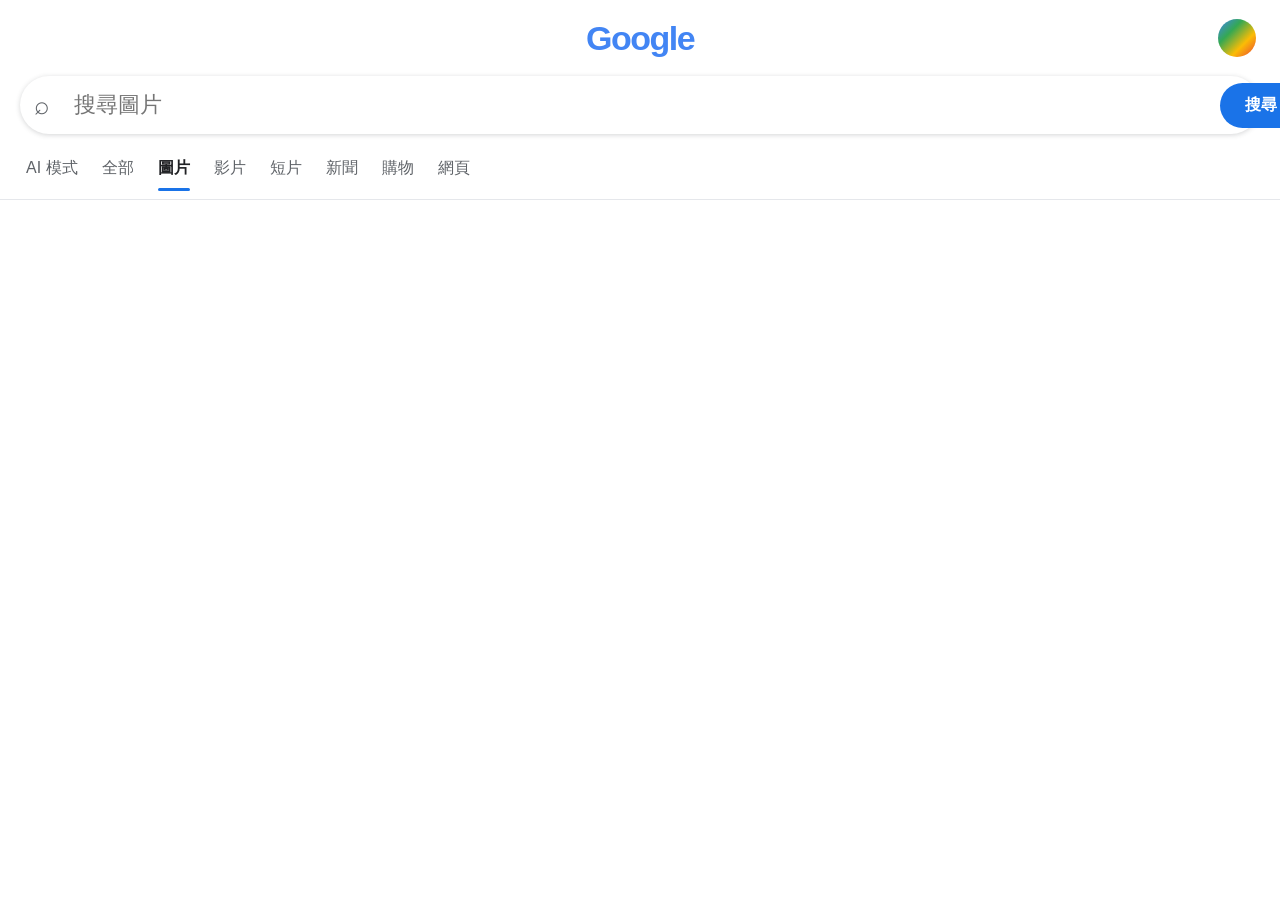
==== index.html @ 06f517f6 "Add files via upload" ====
<!DOCTYPE html>
<html lang="zh-Hant">
<head>
  <meta charset="UTF-8" />
  <meta name="viewport" content="width=device-width, initial-scale=1, viewport-fit=cover" />
  <title>圖片搜尋</title>
  <link rel="stylesheet" href="styles.css?v=0.2.7" />
</head>
<body>
  <header class="top-shell">
    <div class="brand-row">
      <div class="brand-word">Google</div>
      <div class="account-dot" aria-hidden="true"></div>
    </div>

    <form id="searchForm" class="search-row">
      <span class="search-icon" aria-hidden="true">⌕</span>
      <input id="searchInput" type="search" autocomplete="off" placeholder="搜尋圖片" />
      <button id="clearBtn" class="clear-btn hidden" type="button" aria-label="清除">×</button>
      <button class="search-btn" type="submit">搜尋</button>
    </form>

    <nav class="tabs" aria-label="搜尋分類">
      <button type="button">AI 模式</button>
      <button type="button">全部</button>
      <button type="button" class="active">圖片</button>
      <button type="button">影片</button>
      <button type="button">短片</button>
      <button type="button">新聞</button>
      <button type="button">購物</button>
      <button type="button">網頁</button>
    </nav>
  </header>

  <main>
    <div id="status" class="status"></div>
    <section id="chips" class="chips hidden" aria-label="建議搜尋"></section>
    <section id="resultsFeed" class="results-feed" aria-label="圖片搜尋結果"></section>
  </main>

  <dialog id="previewDialog" class="preview-dialog">
    <div class="preview-shell">
      <header class="preview-header">
        <div class="source-block">
          <div class="source-favicon" id="sourceFavicon">●</div>
          <div class="source-name" id="sourceName">來源網站</div>
        </div>
        <div class="preview-actions-top">
          <button type="button" aria-label="更多">⋮</button>
          <button id="closePreviewBtn" type="button" aria-label="關閉">×</button>
        </div>
      </header>

      <div class="preview-image-wrap">
        <img id="previewImage" alt="" />
      </div>

      <section class="preview-meta">
        <div class="preview-title-row">
          <div>
            <h2 id="previewTitle"></h2>
            <div id="previewSourceText" class="preview-source-text"></div>
          </div>
          <a id="visitBtn" class="visit-btn" target="_blank" rel="noopener">造訪 ›</a>
        </div>

        <div class="preview-bottom-actions">
          <button type="button"><span>↗</span>分享</button>
          <button type="button"><span>▱</span>儲存</button>
        </div>
      </section>

      <section class="related-preview">
        <div id="relatedPreviewGrid" class="related-preview-grid"></div>
      </section>
    </div>
  </dialog>

  <section id="debugPanel" class="debug-panel hidden">
    <strong>Current target</strong>
    <pre id="debugText"></pre>
  </section>

  <script src="config.js?v=0.2.7"></script>
  <script src="app.js?v=0.2.7"></script>
</body>
</html>
---- styles.css ----
:root {
  font-family: Arial, "Noto Sans TC", system-ui, sans-serif;
  color: #202124;
  background: #fff;
}
* { box-sizing: border-box; }
body { margin: 0; background: #fff; }
button, input { font: inherit; }

.top-shell {
  position: sticky;
  top: 0;
  z-index: 20;
  background: rgba(255,255,255,.98);
  border-bottom: 1px solid #e5e7eb;
}
.brand-row {
  height: 76px;
  display: flex;
  align-items: center;
  justify-content: center;
  position: relative;
}
.brand-word {
  font-size: 34px;
  font-weight: 600;
  letter-spacing: -1.5px;
  color: #4285f4;
}
.brand-word::first-letter { color: #4285f4; }
.account-dot {
  position: absolute;
  right: 24px;
  width: 38px;
  height: 38px;
  border-radius: 50%;
  background: linear-gradient(135deg,#4285f4,#34a853,#fbbc05,#ea4335);
}

.search-row {
  display: grid;
  grid-template-columns: 34px 1fr 34px auto;
  align-items: center;
  gap: 4px;
  margin: 0 20px 12px;
  padding: 0 8px 0 14px;
  min-height: 58px;
  border-radius: 30px;
  background: #fff;
  box-shadow: 0 1px 5px rgba(60,64,67,.22);
}
.search-icon { color: #5f6368; font-size: 26px; }
.search-row input {
  border: 0;
  outline: 0;
  font-size: 22px;
  min-width: 0;
}
.clear-btn, .search-btn {
  border: 0;
  background: transparent;
}
.clear-btn {
  font-size: 28px;
  color: #5f6368;
}
.search-btn {
  margin-left: 6px;
  padding: 12px 18px;
  border-radius: 24px;
  background: #1a73e8;
  color: #fff;
  font-weight: 700;
}

.tabs {
  display: flex;
  overflow-x: auto;
  gap: 8px;
  padding: 0 18px 8px;
  scrollbar-width: none;
}
.tabs::-webkit-scrollbar { display: none; }
.tabs button {
  flex: 0 0 auto;
  border: 0;
  background: transparent;
  color: #5f6368;
  padding: 12px 8px;
  font-size: 16px;
  position: relative;
}
.tabs button.active {
  color: #202124;
  font-weight: 700;
}
.tabs button.active::after {
  content: "";
  position: absolute;
  left: 8px;
  right: 8px;
  bottom: 0;
  height: 3px;
  border-radius: 3px;
  background: #1a73e8;
}

.status {
  min-height: 0;
  padding: 0 16px;
  text-align: center;
  color: #5f6368;
}
.status.error { color: #b3261e; padding: 16px; }

.chips {
  display: flex;
  gap: 8px;
  overflow-x: auto;
  padding: 10px 16px 12px;
}
.chips button {
  flex: 0 0 auto;
  border: 1px solid #dadce0;
  background: #fff;
  border-radius: 22px;
  padding: 8px 14px;
  color: #3c4043;
}

.results-feed {
  column-count: 2;
  column-gap: 7px;
  padding: 6px;
}
.result-card {
  break-inside: avoid;
  margin: 0 0 8px;
  cursor: pointer;
}
.result-card img {
  width: 100%;
  display: block;
  border-radius: 18px;
  background: #f1f3f4;
}
.result-title {
  margin: 5px 5px 1px;
  font-size: 13px;
  line-height: 1.28;
  color: #3c4043;
  display: -webkit-box;
  -webkit-line-clamp: 2;
  -webkit-box-orient: vertical;
  overflow: hidden;
}
.result-source {
  margin: 0 5px;
  font-size: 12px;
  color: #5f6368;
}

.related-card {
  break-inside: avoid;
  margin: 8px 0 10px;
  padding: 10px;
  border-radius: 18px;
  background: #f8f9fa;
}
.related-card h3 {
  margin: 0 0 9px;
  font-size: 18px;
}
.related-item {
  display: grid;
  grid-template-columns: 58px 1fr;
  gap: 10px;
  align-items: center;
  padding: 7px 0;
}
.related-item img {
  width: 58px;
  height: 58px;
  border-radius: 12px;
  object-fit: cover;
}
.related-item span {
  font-size: 16px;
  line-height: 1.25;
}

.preview-dialog {
  width: min(100vw, 760px);
  height: 100dvh;
  max-width: none;
  max-height: none;
  margin: 0 auto;
  padding: 0;
  border: 0;
  background: #fff;
}
.preview-dialog::backdrop { background: rgba(0,0,0,.18); }
.preview-shell {
  min-height: 100%;
  display: flex;
  flex-direction: column;
  background: #fff;
}
.preview-header {
  position: sticky;
  top: 0;
  z-index: 5;
  display: flex;
  justify-content: space-between;
  align-items: center;
  min-height: 64px;
  padding: 10px 16px;
  background: #fff;
  border-bottom: 1px solid #eee;
}
.source-block {
  display: flex;
  align-items: center;
  gap: 10px;
  min-width: 0;
}
.source-favicon {
  width: 36px;
  height: 36px;
  border-radius: 50%;
  display: grid;
  place-items: center;
  color: #fff;
  background: #d81b60;
}
.source-name {
  font-size: 16px;
  white-space: nowrap;
  overflow: hidden;
  text-overflow: ellipsis;
}
.preview-actions-top {
  display: flex;
  gap: 6px;
}
.preview-actions-top button {
  width: 42px;
  height: 42px;
  border: 0;
  background: transparent;
  font-size: 28px;
  color: #5f6368;
}
.preview-image-wrap {
  background: #111;
  display: grid;
  place-items: center;
  min-height: 44vh;
}
.preview-image-wrap img {
  width: 100%;
  max-height: 68vh;
  object-fit: contain;
  background: #111;
}
.preview-meta {
  padding: 18px 20px;
}
.preview-title-row {
  display: grid;
  grid-template-columns: 1fr auto;
  gap: 12px;
  align-items: center;
}
.preview-title-row h2 {
  margin: 0;
  font-size: 22px;
  line-height: 1.25;
  font-weight: 500;
}
.preview-source-text {
  margin-top: 4px;
  color: #5f6368;
  font-size: 14px;
}
.visit-btn {
  align-self: end;
  text-decoration: none;
  padding: 13px 20px;
  border-radius: 24px;
  background: #1a73e8;
  color: #fff;
  font-weight: 700;
  white-space: nowrap;
}
.preview-bottom-actions {
  display: grid;
  grid-template-columns: 1fr 1fr;
  gap: 14px;
  margin-top: 20px;
}
.preview-bottom-actions button {
  border: 0;
  background: #e8f0fe;
  color: #3c4043;
  border-radius: 28px;
  padding: 14px;
  font-size: 17px;
}
.related-preview {
  padding: 8px 6px 30px;
}
.related-preview-grid {
  column-count: 2;
  column-gap: 7px;
}
.related-preview-grid img {
  width: 100%;
  margin-bottom: 7px;
  border-radius: 16px;
  break-inside: avoid;
}

.debug-panel {
  position: fixed;
  left: 8px;
  right: 8px;
  bottom: 8px;
  z-index: 99;
  max-height: 38vh;
  overflow: auto;
  padding: 10px;
  border-radius: 10px;
  background: rgba(17,24,39,.94);
  color: #fff;
  font-size: 11px;
}
.debug-panel pre { white-space: pre-wrap; word-break: break-all; }
.hidden { display: none !important; }

@media (min-width: 720px) {
  .results-feed { column-count: 3; }
}


/* v0.2.7 mobile stability fixes */
.search-row {
  grid-template-columns: 34px minmax(0, 1fr) 34px max-content;
}
.search-btn {
  min-width: 82px;
  white-space: nowrap;
  writing-mode: horizontal-tb;
  word-break: keep-all;
}
.preview-dialog {
  overscroll-behavior: contain;
}
.preview-image-wrap {
  overflow: hidden;
}
.preview-image-wrap img {
  max-width: 100%;
  height: auto;
}

/* Never render the dev panel unless debug mode explicitly enables it */
.debug-panel.hidden {
  display: none !important;
}
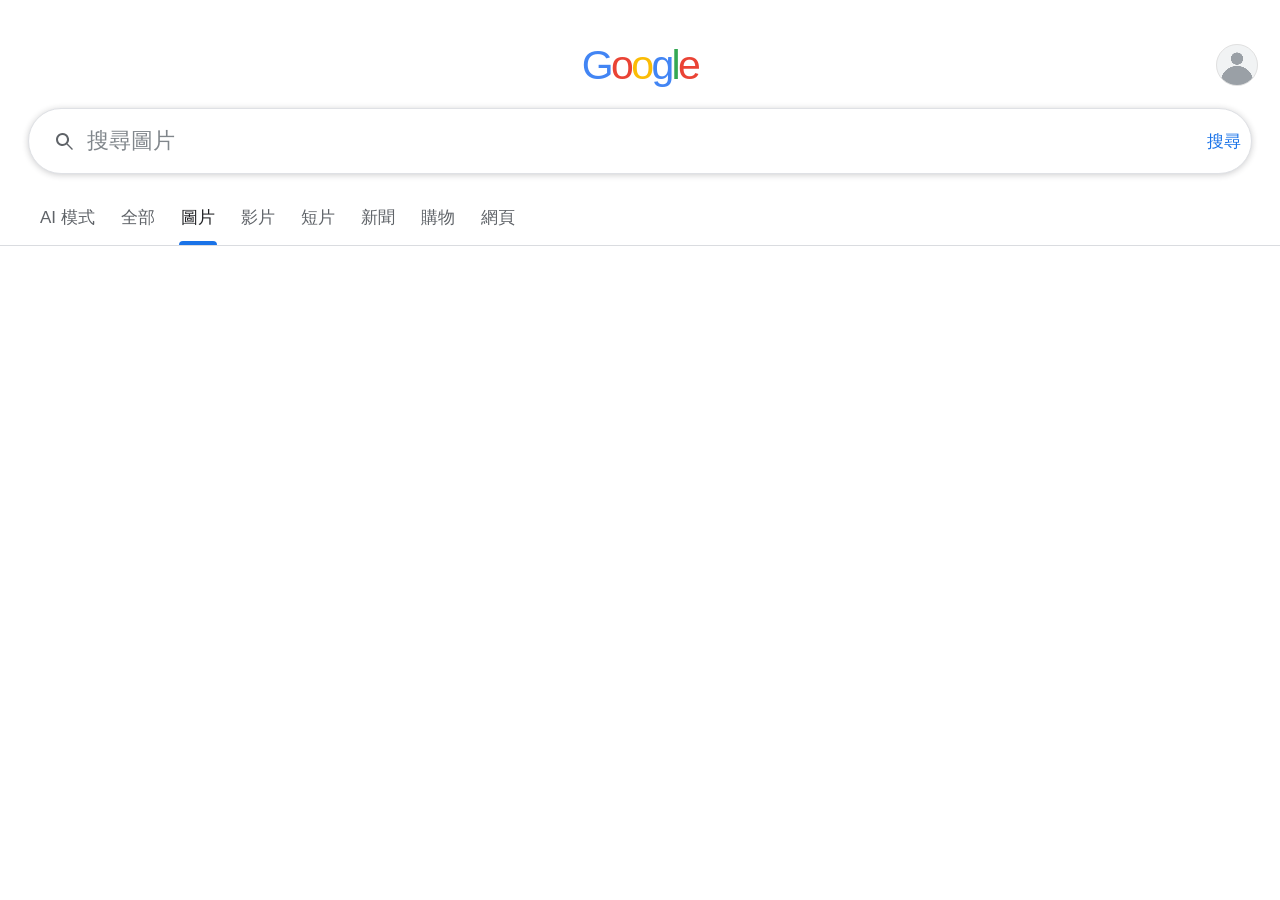
==== commit 94a64490: "Add files via upload" ====
--- a/index.html
+++ b/index.html
@@ -4,17 +4,21 @@
   <meta charset="UTF-8" />
   <meta name="viewport" content="width=device-width, initial-scale=1, viewport-fit=cover" />
   <title>圖片搜尋</title>
-  <link rel="stylesheet" href="styles.css?v=0.2.7" />
+  <link rel="stylesheet" href="styles.css?v=0.2.8" />
 </head>
 <body>
   <header class="top-shell">
     <div class="brand-row">
-      <div class="brand-word">Google</div>
-      <div class="account-dot" aria-hidden="true"></div>
+      <div class="brand-word" aria-label="Google">
+      <span class="g-blue">G</span><span class="g-red">o</span><span class="g-yellow">o</span><span class="g-blue">g</span><span class="g-green">l</span><span class="g-red">e</span>
+    </div>
+      <div class="account-dot" aria-hidden="true"><span></span></div>
     </div>
 
     <form id="searchForm" class="search-row">
-      <span class="search-icon" aria-hidden="true">⌕</span>
+      <span class="search-icon" aria-hidden="true">
+      <svg viewBox="0 0 24 24" width="24" height="24"><path d="M10.5 4a6.5 6.5 0 1 0 4.09 11.56L20 20.97 20.97 20l-5.41-5.41A6.5 6.5 0 0 0 10.5 4Zm0 2a4.5 4.5 0 1 1 0 9 4.5 4.5 0 0 1 0-9Z"/></svg>
+    </span>
       <input id="searchInput" type="search" autocomplete="off" placeholder="搜尋圖片" />
       <button id="clearBtn" class="clear-btn hidden" type="button" aria-label="清除">×</button>
       <button class="search-btn" type="submit">搜尋</button>
@@ -81,7 +85,7 @@
     <pre id="debugText"></pre>
   </section>
 
-  <script src="config.js?v=0.2.7"></script>
-  <script src="app.js?v=0.2.7"></script>
+  <script src="config.js?v=0.2.8"></script>
+  <script src="app.js?v=0.2.8"></script>
 </body>
 </html>
--- a/styles.css
+++ b/styles.css
@@ -369,3 +369,273 @@
 .debug-panel.hidden {
   display: none !important;
 }
+
+
+/* v0.2.8 Google Images visual fidelity pass */
+
+body {
+  background: #fff;
+  color: #202124;
+  font-family: Arial, "Noto Sans TC", "PingFang TC", "Microsoft JhengHei", sans-serif;
+}
+
+.top-shell {
+  background: #fff;
+  border-bottom: 1px solid #dadce0;
+  box-shadow: none;
+}
+
+.brand-row {
+  height: 108px;
+  padding-top: 22px;
+}
+
+.brand-word {
+  display: inline-flex;
+  align-items: baseline;
+  font-family: Arial, sans-serif;
+  font-size: 41px;
+  font-weight: 500;
+  letter-spacing: -2.6px;
+  line-height: 1;
+}
+.g-blue { color: #4285f4; }
+.g-red { color: #ea4335; }
+.g-yellow { color: #fbbc05; }
+.g-green { color: #34a853; }
+
+.account-dot {
+  right: 22px;
+  width: 42px;
+  height: 42px;
+  background: #f1f3f4;
+  border: 1px solid #e0e0e0;
+  overflow: hidden;
+}
+.account-dot span {
+  display: block;
+  width: 100%;
+  height: 100%;
+  background:
+    radial-gradient(circle at 50% 34%, #9aa0a6 0 18%, transparent 19%),
+    radial-gradient(circle at 50% 93%, #9aa0a6 0 38%, transparent 39%);
+}
+
+.search-row {
+  margin: 0 28px 18px;
+  min-height: 66px;
+  grid-template-columns: 34px minmax(0,1fr) 38px max-content;
+  padding: 0 10px 0 18px;
+  border: 1px solid #dfe1e5;
+  border-radius: 34px;
+  box-shadow: 0 1px 6px rgba(32,33,36,.22);
+  background: #fff;
+}
+.search-row:focus-within {
+  box-shadow: 0 1px 8px rgba(32,33,36,.28);
+}
+.search-icon {
+  display: grid;
+  place-items: center;
+  color: #5f6368;
+}
+.search-icon svg { fill: #5f6368; }
+
+.search-row input {
+  font-size: 22px;
+  color: #202124;
+}
+.search-row input::placeholder {
+  color: #80868b;
+}
+
+.clear-btn {
+  font-size: 30px;
+  line-height: 1;
+  color: #5f6368;
+}
+
+.search-btn {
+  min-width: 0;
+  margin: 0;
+  padding: 10px 8px;
+  border-radius: 0;
+  background: transparent;
+  color: #1a73e8;
+  font-size: 17px;
+  font-weight: 500;
+}
+
+.tabs {
+  gap: 2px;
+  padding: 0 28px 0;
+  border-top: 0;
+}
+.tabs button {
+  padding: 14px 12px 16px;
+  font-size: 17px;
+  color: #5f6368;
+}
+.tabs button.active {
+  color: #202124;
+  font-weight: 500;
+}
+.tabs button.active::after {
+  left: 10px;
+  right: 10px;
+  height: 4px;
+  border-radius: 4px 4px 0 0;
+  background: #1a73e8;
+}
+
+.chips {
+  gap: 10px;
+  padding: 13px 28px 8px;
+}
+.chips button {
+  border: 1px solid #dadce0;
+  background: #fff;
+  padding: 9px 15px;
+  border-radius: 22px;
+  font-size: 15px;
+  color: #3c4043;
+  box-shadow: none;
+}
+
+.results-feed {
+  column-count: 2;
+  column-gap: 7px;
+  padding: 8px 7px 20px;
+}
+
+.result-card {
+  margin-bottom: 12px;
+}
+.result-card img {
+  border-radius: 18px;
+}
+.result-title {
+  margin: 6px 7px 1px;
+  color: #3c4043;
+  font-size: 14px;
+  line-height: 1.35;
+}
+.result-source {
+  margin: 0 7px;
+  color: #5f6368;
+  font-size: 13px;
+  line-height: 1.3;
+}
+
+.related-card {
+  background: transparent;
+  border-radius: 0;
+  margin: 4px 0 12px;
+  padding: 6px 0;
+}
+.related-card h3 {
+  margin: 0 4px 10px;
+  font-size: 22px;
+  font-weight: 500;
+  color: #202124;
+}
+.related-item {
+  grid-template-columns: 64px 1fr;
+  gap: 12px;
+  padding: 7px;
+  margin-bottom: 7px;
+  background: #f1f3f4;
+  border-radius: 18px;
+}
+.related-item img {
+  width: 64px;
+  height: 64px;
+  border-radius: 12px;
+}
+.related-item span {
+  font-size: 16px;
+  color: #202124;
+}
+
+/* Preview */
+.preview-dialog {
+  background: #fff;
+}
+.preview-header {
+  min-height: 68px;
+  padding: 10px 18px;
+  border-bottom: 1px solid #e8eaed;
+}
+.source-favicon {
+  width: 40px;
+  height: 40px;
+  background: #d93025;
+  font-size: 14px;
+  font-weight: 700;
+}
+.source-name {
+  font-size: 16px;
+  color: #202124;
+}
+.preview-actions-top button {
+  font-size: 29px;
+  color: #5f6368;
+}
+
+.preview-image-wrap {
+  min-height: 48vh;
+  background: #111;
+}
+.preview-image-wrap img {
+  background: #111;
+}
+
+.preview-meta {
+  padding: 18px 20px 16px;
+}
+.preview-title-row {
+  grid-template-columns: minmax(0,1fr) auto;
+  gap: 16px;
+}
+.preview-title-row h2 {
+  font-size: 20px;
+  line-height: 1.35;
+  font-weight: 400;
+  color: #202124;
+}
+.preview-source-text {
+  font-size: 14px;
+  color: #5f6368;
+}
+.visit-btn {
+  padding: 13px 22px;
+  border-radius: 24px;
+  background: #1a73e8;
+  font-size: 16px;
+  font-weight: 500;
+}
+.preview-bottom-actions {
+  gap: 16px;
+  margin-top: 20px;
+}
+.preview-bottom-actions button {
+  background: #f1f3f4;
+  border-radius: 26px;
+  color: #3c4043;
+  font-size: 17px;
+  padding: 14px;
+}
+
+.related-preview {
+  border-top: 1px solid #f1f3f4;
+  padding-top: 14px;
+}
+
+/* Small phones */
+@media (max-width: 420px) {
+  .brand-row { height: 96px; padding-top: 18px; }
+  .brand-word { font-size: 38px; }
+  .search-row { margin-left: 18px; margin-right: 18px; }
+  .tabs { padding-left: 18px; padding-right: 18px; }
+  .chips { padding-left: 18px; padding-right: 18px; }
+}
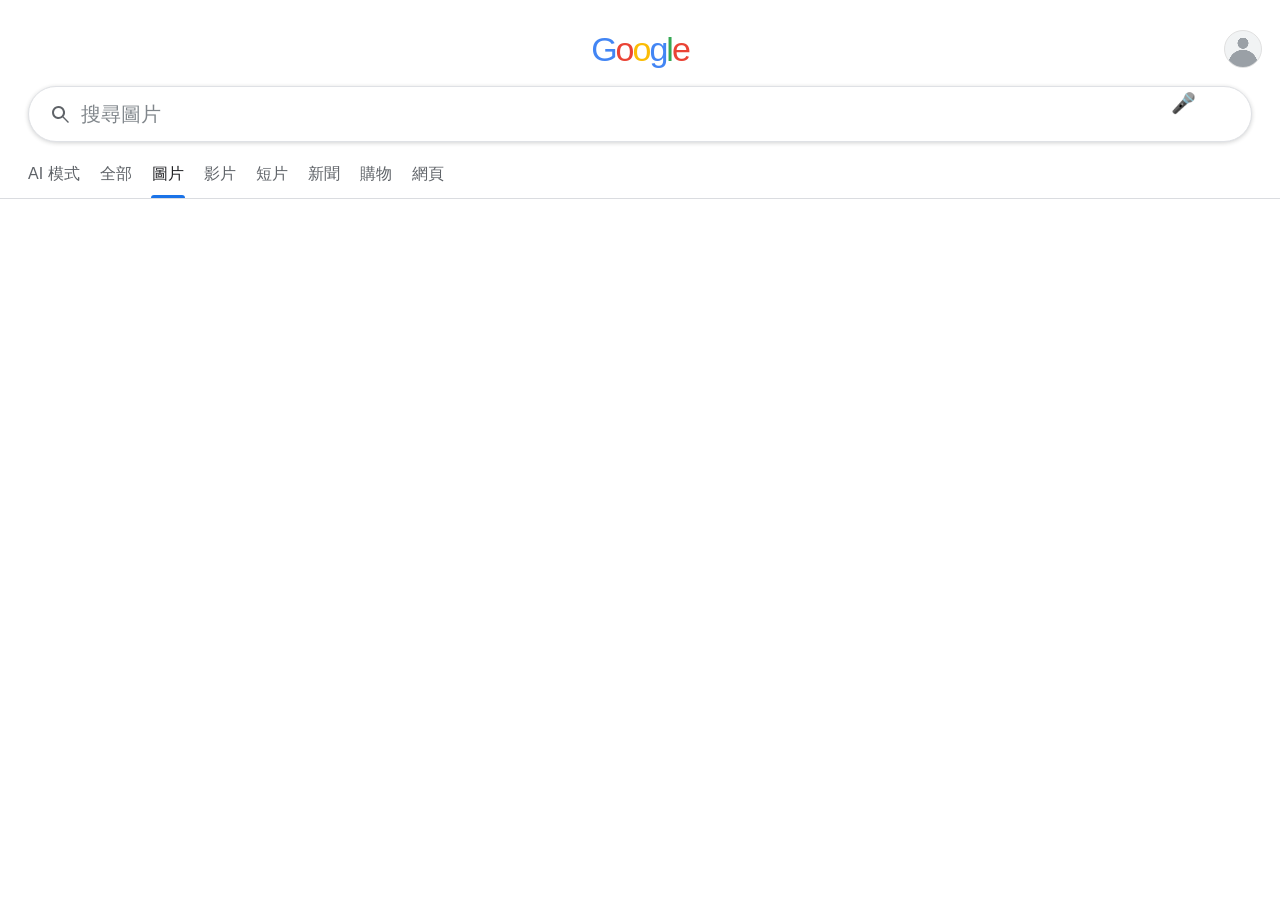
==== commit 37516860: "Add files via upload" ====
--- a/index.html
+++ b/index.html
@@ -4,7 +4,7 @@
   <meta charset="UTF-8" />
   <meta name="viewport" content="width=device-width, initial-scale=1, viewport-fit=cover" />
   <title>圖片搜尋</title>
-  <link rel="stylesheet" href="styles.css?v=0.2.8" />
+  <link rel="stylesheet" href="styles.css?v=0.2.9" />
 </head>
 <body>
   <header class="top-shell">
@@ -25,14 +25,14 @@
     </form>
 
     <nav class="tabs" aria-label="搜尋分類">
-      <button type="button">AI 模式</button>
-      <button type="button">全部</button>
-      <button type="button" class="active">圖片</button>
-      <button type="button">影片</button>
-      <button type="button">短片</button>
-      <button type="button">新聞</button>
-      <button type="button">購物</button>
-      <button type="button">網頁</button>
+      <button type="button" data-tab="ai">AI 模式</button>
+      <button type="button" data-tab="all">全部</button>
+      <button type="button" data-tab="images" class="active">圖片</button>
+      <button type="button" data-tab="videos">影片</button>
+      <button type="button" data-tab="shorts">短片</button>
+      <button type="button" data-tab="news">新聞</button>
+      <button type="button" data-tab="shopping">購物</button>
+      <button type="button" data-tab="web">網頁</button>
     </nav>
   </header>
 
@@ -40,6 +40,7 @@
     <div id="status" class="status"></div>
     <section id="chips" class="chips hidden" aria-label="建議搜尋"></section>
     <section id="resultsFeed" class="results-feed" aria-label="圖片搜尋結果"></section>
+    <section id="altResults" class="alt-results hidden" aria-live="polite"></section>
   </main>
 
   <dialog id="previewDialog" class="preview-dialog">
@@ -85,7 +86,7 @@
     <pre id="debugText"></pre>
   </section>
 
-  <script src="config.js?v=0.2.8"></script>
-  <script src="app.js?v=0.2.8"></script>
+  <script src="config.js?v=0.2.9"></script>
+  <script src="app.js?v=0.2.9"></script>
 </body>
 </html>
--- a/styles.css
+++ b/styles.css
@@ -639,3 +639,271 @@
   .tabs { padding-left: 18px; padding-right: 18px; }
   .chips { padding-left: 18px; padding-right: 18px; }
 }
+
+
+/* v0.2.9: closer density + functional alternate tabs */
+
+.brand-row {
+  height: 86px;
+  padding-top: 12px;
+}
+.brand-word {
+  font-size: 34px;
+  letter-spacing: -2px;
+}
+.account-dot {
+  right: 18px;
+  width: 38px;
+  height: 38px;
+}
+
+.search-row {
+  margin: 0 28px 10px;
+  min-height: 56px;
+  grid-template-columns: 30px minmax(0,1fr) 34px 38px;
+  padding: 0 10px 0 16px;
+  border-radius: 28px;
+  box-shadow: 0 1px 4px rgba(32,33,36,.20);
+}
+.search-row input {
+  font-size: 20px;
+}
+.search-btn {
+  width: 36px;
+  min-width: 36px;
+  padding: 0;
+  color: transparent;
+  position: relative;
+}
+.search-btn::before {
+  content: "🎤";
+  color: #5f6368;
+  font-size: 20px;
+  display: block;
+}
+.clear-btn {
+  font-size: 26px;
+}
+
+.tabs {
+  padding: 0 18px;
+  gap: 0;
+}
+.tabs button {
+  padding: 12px 10px 13px;
+  font-size: 16px;
+}
+.tabs button.active::after {
+  left: 9px;
+  right: 9px;
+  height: 3px;
+}
+
+.chips {
+  padding: 10px 18px 8px;
+  gap: 8px;
+}
+.chips button {
+  display: inline-flex;
+  align-items: center;
+  gap: 7px;
+  padding: 7px 11px;
+  font-size: 14px;
+}
+.chips button::before {
+  content: "";
+  width: 22px;
+  height: 22px;
+  flex: 0 0 22px;
+  border-radius: 6px;
+  background:
+    linear-gradient(135deg, #d7dce2, #f1f3f4);
+}
+
+.results-feed {
+  column-gap: 5px;
+  padding: 4px 5px 18px;
+}
+.result-card {
+  margin-bottom: 8px;
+}
+.result-card img {
+  border-radius: 14px;
+}
+.result-title {
+  margin: 5px 6px 1px;
+  font-size: 13px;
+  line-height: 1.32;
+}
+.result-source {
+  margin: 0 6px;
+  font-size: 12px;
+}
+
+/* Alternate tab result layouts */
+.alt-results {
+  padding: 12px 18px 40px;
+  background: #fff;
+}
+.alt-header {
+  color: #5f6368;
+  font-size: 13px;
+  margin-bottom: 14px;
+}
+.web-result,
+.news-result,
+.video-result,
+.ai-card,
+.shopping-result {
+  border-bottom: 1px solid #edf0f2;
+  padding: 0 0 18px;
+  margin: 0 0 18px;
+}
+.web-site,
+.news-source,
+.video-source,
+.shopping-source {
+  display: flex;
+  align-items: center;
+  gap: 8px;
+  color: #3c4043;
+  font-size: 13px;
+  margin-bottom: 5px;
+}
+.site-dot {
+  width: 24px;
+  height: 24px;
+  border-radius: 50%;
+  background: #eef1f4;
+  display: inline-grid;
+  place-items: center;
+  font-size: 11px;
+  color: #5f6368;
+}
+.web-result h3,
+.news-result h3,
+.video-result h3,
+.shopping-result h3 {
+  margin: 2px 0 6px;
+  color: #1a0dab;
+  font-size: 18px;
+  line-height: 1.32;
+  font-weight: 400;
+}
+.web-result p,
+.news-result p,
+.video-result p,
+.shopping-result p {
+  margin: 0;
+  color: #4d5156;
+  font-size: 14px;
+  line-height: 1.45;
+}
+.ai-card {
+  padding: 16px;
+  border: 1px solid #e0e3e7;
+  border-radius: 18px;
+  background: #fff;
+}
+.ai-title {
+  font-size: 18px;
+  font-weight: 600;
+  margin-bottom: 10px;
+}
+.ai-card p {
+  margin: 0;
+  color: #3c4043;
+  font-size: 15px;
+  line-height: 1.55;
+}
+.video-result {
+  display: grid;
+  grid-template-columns: 150px 1fr;
+  gap: 12px;
+}
+.video-thumb,
+.short-card img,
+.news-thumb,
+.shopping-thumb {
+  width: 100%;
+  border-radius: 12px;
+  object-fit: cover;
+  background: #f1f3f4;
+}
+.video-thumb {
+  height: 96px;
+}
+.shorts-grid {
+  display: grid;
+  grid-template-columns: repeat(2, minmax(0,1fr));
+  gap: 10px;
+}
+.short-card {
+  min-width: 0;
+}
+.short-card img {
+  aspect-ratio: 9 / 16;
+}
+.short-card div {
+  margin-top: 5px;
+  color: #3c4043;
+  font-size: 13px;
+  line-height: 1.35;
+}
+.news-result {
+  display: grid;
+  grid-template-columns: 1fr 112px;
+  gap: 12px;
+}
+.news-thumb {
+  height: 88px;
+}
+.shopping-grid {
+  display: grid;
+  grid-template-columns: repeat(2, minmax(0,1fr));
+  gap: 12px;
+}
+.shopping-result {
+  border: 0;
+}
+.shopping-thumb {
+  aspect-ratio: 1 / 1;
+}
+.price {
+  margin-top: 5px;
+  font-weight: 600;
+  color: #202124;
+}
+
+/* Preview closer to Google proportions */
+.preview-header {
+  min-height: 62px;
+  padding: 8px 16px;
+}
+.source-favicon {
+  width: 36px;
+  height: 36px;
+}
+.preview-meta {
+  padding: 14px 18px 12px;
+}
+.preview-title-row h2 {
+  font-size: 18px;
+}
+.visit-btn {
+  padding: 11px 18px;
+  font-size: 15px;
+}
+.preview-bottom-actions button {
+  padding: 12px;
+  font-size: 16px;
+}
+
+@media (max-width: 420px) {
+  .brand-row { height: 82px; }
+  .brand-word { font-size: 33px; }
+  .search-row { margin-left: 18px; margin-right: 18px; }
+  .tabs { padding-left: 8px; padding-right: 8px; }
+  .chips { padding-left: 12px; padding-right: 12px; }
+  .alt-results { padding-left: 14px; padding-right: 14px; }
+}
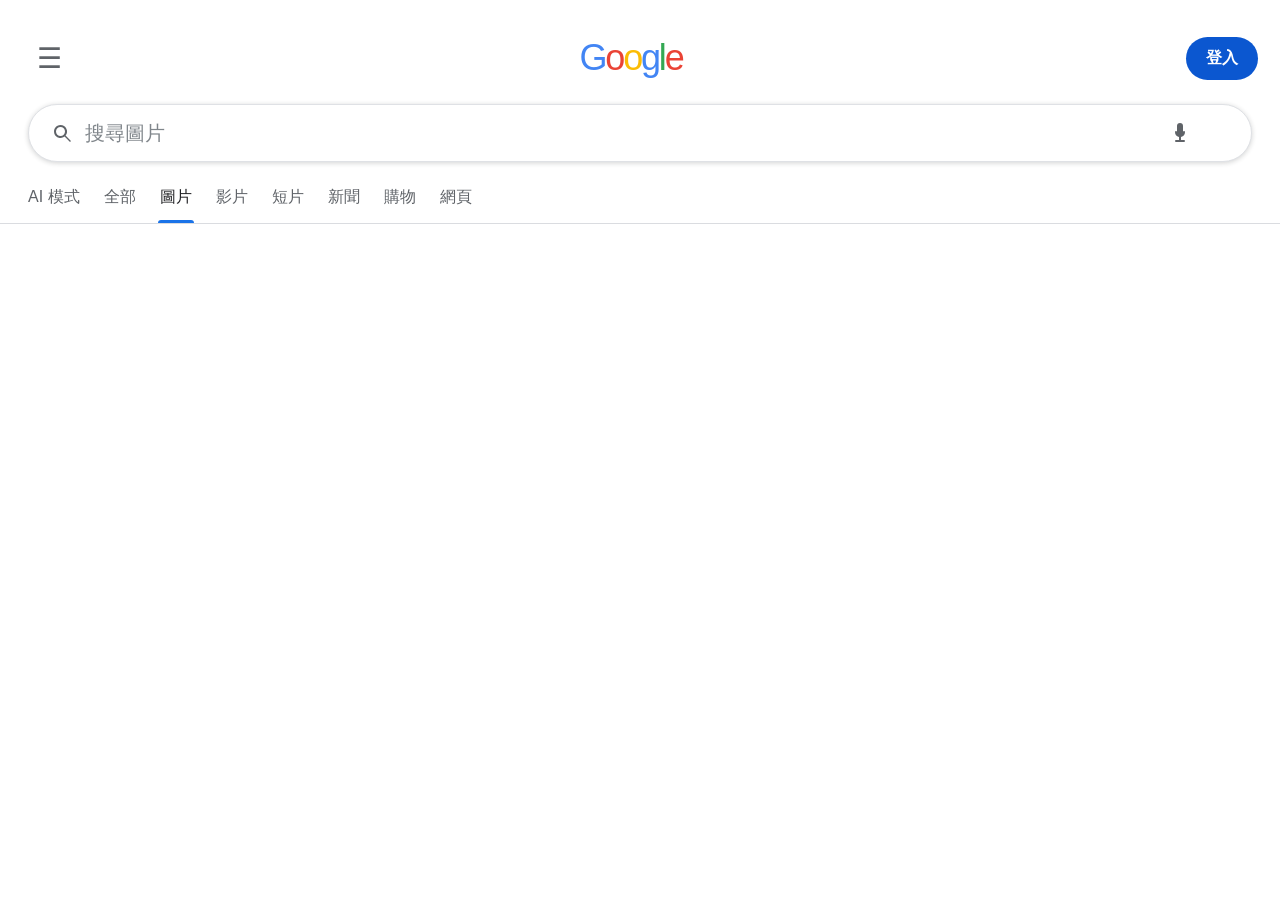
==== commit f70302ab: "Add files via upload" ====
--- a/index.html
+++ b/index.html
@@ -3,90 +3,48 @@
 <head>
   <meta charset="UTF-8" />
   <meta name="viewport" content="width=device-width, initial-scale=1, viewport-fit=cover" />
-  <title>圖片搜尋</title>
-  <link rel="stylesheet" href="styles.css?v=0.2.9" />
+  <meta name="theme-color" content="#ffffff" />
+  <title>Google</title>
+  <link rel="stylesheet" href="styles.css?v=0.3.0" />
 </head>
 <body>
-  <header class="top-shell">
-    <div class="brand-row">
-      <div class="brand-word" aria-label="Google">
-      <span class="g-blue">G</span><span class="g-red">o</span><span class="g-yellow">o</span><span class="g-blue">g</span><span class="g-green">l</span><span class="g-red">e</span>
-    </div>
-      <div class="account-dot" aria-hidden="true"><span></span></div>
-    </div>
+  <main class="page-shell">
+    <header class="incognito-header">
+      <button class="menu-btn" type="button" aria-label="選單">☰</button>
+      <div class="google-logo" aria-label="Google">
+        <span class="b">G</span><span class="r">o</span><span class="y">o</span><span class="b">g</span><span class="g">l</span><span class="r">e</span>
+      </div>
+      <button class="signin-btn" type="button">登入</button>
+    </header>
 
-    <form id="searchForm" class="search-row">
+    <form id="handoffForm" class="search-box">
       <span class="search-icon" aria-hidden="true">
-      <svg viewBox="0 0 24 24" width="24" height="24"><path d="M10.5 4a6.5 6.5 0 1 0 4.09 11.56L20 20.97 20.97 20l-5.41-5.41A6.5 6.5 0 0 0 10.5 4Zm0 2a4.5 4.5 0 1 1 0 9 4.5 4.5 0 0 1 0-9Z"/></svg>
-    </span>
-      <input id="searchInput" type="search" autocomplete="off" placeholder="搜尋圖片" />
+        <svg viewBox="0 0 24 24"><path d="M10.5 4a6.5 6.5 0 1 0 4.09 11.56L20 20.97 20.97 20l-5.41-5.41A6.5 6.5 0 0 0 10.5 4Zm0 2a4.5 4.5 0 1 1 0 9 4.5 4.5 0 0 1 0-9Z"/></svg>
+      </span>
+      <input id="queryInput" type="search" autocomplete="off" autocapitalize="none" spellcheck="false" placeholder="搜尋圖片" />
       <button id="clearBtn" class="clear-btn hidden" type="button" aria-label="清除">×</button>
-      <button class="search-btn" type="submit">搜尋</button>
+      <span class="mic-icon" aria-hidden="true">
+        <svg viewBox="0 0 24 24">
+          <path d="M12 14a3 3 0 0 0 3-3V5a3 3 0 1 0-6 0v6a3 3 0 0 0 3 3Zm5-3a1 1 0 1 0-2 0 3 3 0 0 1-6 0 1 1 0 1 0-2 0 5 5 0 0 0 4 4.9V19H8a1 1 0 1 0 0 2h8a1 1 0 1 0 0-2h-3v-3.1A5 5 0 0 0 17 11Z"/>
+        </svg>
+      </span>
     </form>
 
     <nav class="tabs" aria-label="搜尋分類">
-      <button type="button" data-tab="ai">AI 模式</button>
-      <button type="button" data-tab="all">全部</button>
-      <button type="button" data-tab="images" class="active">圖片</button>
-      <button type="button" data-tab="videos">影片</button>
-      <button type="button" data-tab="shorts">短片</button>
-      <button type="button" data-tab="news">新聞</button>
-      <button type="button" data-tab="shopping">購物</button>
-      <button type="button" data-tab="web">網頁</button>
+      <span>AI 模式</span>
+      <span>全部</span>
+      <span class="active">圖片</span>
+      <span>影片</span>
+      <span>短片</span>
+      <span>新聞</span>
+      <span>購物</span>
+      <span>網頁</span>
     </nav>
-  </header>
 
-  <main>
-    <div id="status" class="status"></div>
-    <section id="chips" class="chips hidden" aria-label="建議搜尋"></section>
-    <section id="resultsFeed" class="results-feed" aria-label="圖片搜尋結果"></section>
-    <section id="altResults" class="alt-results hidden" aria-live="polite"></section>
+    <div id="status" class="status" aria-live="polite"></div>
   </main>
 
-  <dialog id="previewDialog" class="preview-dialog">
-    <div class="preview-shell">
-      <header class="preview-header">
-        <div class="source-block">
-          <div class="source-favicon" id="sourceFavicon">●</div>
-          <div class="source-name" id="sourceName">來源網站</div>
-        </div>
-        <div class="preview-actions-top">
-          <button type="button" aria-label="更多">⋮</button>
-          <button id="closePreviewBtn" type="button" aria-label="關閉">×</button>
-        </div>
-      </header>
-
-      <div class="preview-image-wrap">
-        <img id="previewImage" alt="" />
-      </div>
-
-      <section class="preview-meta">
-        <div class="preview-title-row">
-          <div>
-            <h2 id="previewTitle"></h2>
-            <div id="previewSourceText" class="preview-source-text"></div>
-          </div>
-          <a id="visitBtn" class="visit-btn" target="_blank" rel="noopener">造訪 ›</a>
-        </div>
-
-        <div class="preview-bottom-actions">
-          <button type="button"><span>↗</span>分享</button>
-          <button type="button"><span>▱</span>儲存</button>
-        </div>
-      </section>
-
-      <section class="related-preview">
-        <div id="relatedPreviewGrid" class="related-preview-grid"></div>
-      </section>
-    </div>
-  </dialog>
-
-  <section id="debugPanel" class="debug-panel hidden">
-    <strong>Current target</strong>
-    <pre id="debugText"></pre>
-  </section>
-
-  <script src="config.js?v=0.2.9"></script>
-  <script src="app.js?v=0.2.9"></script>
+  <script src="config.js?v=0.3.0"></script>
+  <script src="app.js?v=0.3.0"></script>
 </body>
 </html>
--- a/styles.css
+++ b/styles.css
@@ -1,909 +1,127 @@
 
 :root {
-  font-family: Arial, "Noto Sans TC", system-ui, sans-serif;
+  font-family: Arial, "Noto Sans TC", "PingFang TC", "Microsoft JhengHei", sans-serif;
   color: #202124;
   background: #fff;
 }
 * { box-sizing: border-box; }
-body { margin: 0; background: #fff; }
+html, body { margin: 0; min-height: 100%; background: #fff; }
 button, input { font: inherit; }
+.page-shell { min-height: 100dvh; background: #fff; }
 
-.top-shell {
-  position: sticky;
-  top: 0;
-  z-index: 20;
-  background: rgba(255,255,255,.98);
-  border-bottom: 1px solid #e5e7eb;
-}
-.brand-row {
-  height: 76px;
-  display: flex;
-  align-items: center;
-  justify-content: center;
-  position: relative;
-}
-.brand-word {
-  font-size: 34px;
-  font-weight: 600;
-  letter-spacing: -1.5px;
-  color: #4285f4;
-}
-.brand-word::first-letter { color: #4285f4; }
-.account-dot {
-  position: absolute;
-  right: 24px;
-  width: 38px;
-  height: 38px;
-  border-radius: 50%;
-  background: linear-gradient(135deg,#4285f4,#34a853,#fbbc05,#ea4335);
-}
-
-.search-row {
+.incognito-header {
+  height: 104px;
   display: grid;
-  grid-template-columns: 34px 1fr 34px auto;
-  align-items: center;
-  gap: 4px;
-  margin: 0 20px 12px;
-  padding: 0 8px 0 14px;
-  min-height: 58px;
-  border-radius: 30px;
-  background: #fff;
-  box-shadow: 0 1px 5px rgba(60,64,67,.22);
-}
-.search-icon { color: #5f6368; font-size: 26px; }
-.search-row input {
-  border: 0;
-  outline: 0;
-  font-size: 22px;
-  min-width: 0;
-}
-.clear-btn, .search-btn {
-  border: 0;
-  background: transparent;
-}
-.clear-btn {
-  font-size: 28px;
-  color: #5f6368;
-}
-.search-btn {
-  margin-left: 6px;
-  padding: 12px 18px;
-  border-radius: 24px;
-  background: #1a73e8;
-  color: #fff;
-  font-weight: 700;
-}
-
-.tabs {
-  display: flex;
-  overflow-x: auto;
-  gap: 8px;
-  padding: 0 18px 8px;
-  scrollbar-width: none;
-}
-.tabs::-webkit-scrollbar { display: none; }
-.tabs button {
-  flex: 0 0 auto;
-  border: 0;
-  background: transparent;
-  color: #5f6368;
-  padding: 12px 8px;
-  font-size: 16px;
-  position: relative;
-}
-.tabs button.active {
-  color: #202124;
-  font-weight: 700;
-}
-.tabs button.active::after {
-  content: "";
-  position: absolute;
-  left: 8px;
-  right: 8px;
-  bottom: 0;
-  height: 3px;
-  border-radius: 3px;
-  background: #1a73e8;
-}
-
-.status {
-  min-height: 0;
-  padding: 0 16px;
-  text-align: center;
-  color: #5f6368;
-}
-.status.error { color: #b3261e; padding: 16px; }
-
-.chips {
-  display: flex;
-  gap: 8px;
-  overflow-x: auto;
-  padding: 10px 16px 12px;
-}
-.chips button {
-  flex: 0 0 auto;
-  border: 1px solid #dadce0;
-  background: #fff;
-  border-radius: 22px;
-  padding: 8px 14px;
-  color: #3c4043;
-}
-
-.results-feed {
-  column-count: 2;
-  column-gap: 7px;
-  padding: 6px;
-}
-.result-card {
-  break-inside: avoid;
-  margin: 0 0 8px;
-  cursor: pointer;
-}
-.result-card img {
-  width: 100%;
-  display: block;
-  border-radius: 18px;
-  background: #f1f3f4;
-}
-.result-title {
-  margin: 5px 5px 1px;
-  font-size: 13px;
-  line-height: 1.28;
-  color: #3c4043;
-  display: -webkit-box;
-  -webkit-line-clamp: 2;
-  -webkit-box-orient: vertical;
-  overflow: hidden;
-}
-.result-source {
-  margin: 0 5px;
-  font-size: 12px;
-  color: #5f6368;
-}
-
-.related-card {
-  break-inside: avoid;
-  margin: 8px 0 10px;
-  padding: 10px;
-  border-radius: 18px;
-  background: #f8f9fa;
-}
-.related-card h3 {
-  margin: 0 0 9px;
-  font-size: 18px;
-}
-.related-item {
-  display: grid;
-  grid-template-columns: 58px 1fr;
-  gap: 10px;
-  align-items: center;
-  padding: 7px 0;
-}
-.related-item img {
-  width: 58px;
-  height: 58px;
-  border-radius: 12px;
-  object-fit: cover;
-}
-.related-item span {
-  font-size: 16px;
-  line-height: 1.25;
-}
-
-.preview-dialog {
-  width: min(100vw, 760px);
-  height: 100dvh;
-  max-width: none;
-  max-height: none;
-  margin: 0 auto;
-  padding: 0;
-  border: 0;
-  background: #fff;
-}
-.preview-dialog::backdrop { background: rgba(0,0,0,.18); }
-.preview-shell {
-  min-height: 100%;
-  display: flex;
-  flex-direction: column;
-  background: #fff;
-}
-.preview-header {
-  position: sticky;
-  top: 0;
-  z-index: 5;
-  display: flex;
-  justify-content: space-between;
-  align-items: center;
-  min-height: 64px;
-  padding: 10px 16px;
-  background: #fff;
-  border-bottom: 1px solid #eee;
-}
-.source-block {
-  display: flex;
+  grid-template-columns: 54px 1fr auto;
   align-items: center;
   gap: 10px;
-  min-width: 0;
+  padding: 18px 22px 6px;
 }
-.source-favicon {
-  width: 36px;
-  height: 36px;
-  border-radius: 50%;
-  display: grid;
-  place-items: center;
-  color: #fff;
-  background: #d81b60;
-}
-.source-name {
-  font-size: 16px;
-  white-space: nowrap;
-  overflow: hidden;
-  text-overflow: ellipsis;
-}
-.preview-actions-top {
-  display: flex;
-  gap: 6px;
-}
-.preview-actions-top button {
-  width: 42px;
-  height: 42px;
+.menu-btn {
   border: 0;
   background: transparent;
   font-size: 28px;
   color: #5f6368;
 }
-.preview-image-wrap {
-  background: #111;
-  display: grid;
-  place-items: center;
-  min-height: 44vh;
-}
-.preview-image-wrap img {
-  width: 100%;
-  max-height: 68vh;
-  object-fit: contain;
-  background: #111;
-}
-.preview-meta {
-  padding: 18px 20px;
-}
-.preview-title-row {
-  display: grid;
-  grid-template-columns: 1fr auto;
-  gap: 12px;
-  align-items: center;
-}
-.preview-title-row h2 {
-  margin: 0;
-  font-size: 22px;
-  line-height: 1.25;
+.google-logo {
+  justify-self: center;
+  font-size: 36px;
   font-weight: 500;
-}
-.preview-source-text {
-  margin-top: 4px;
-  color: #5f6368;
-  font-size: 14px;
-}
-.visit-btn {
-  align-self: end;
-  text-decoration: none;
-  padding: 13px 20px;
-  border-radius: 24px;
-  background: #1a73e8;
-  color: #fff;
-  font-weight: 700;
+  letter-spacing: -2.2px;
   white-space: nowrap;
 }
-.preview-bottom-actions {
-  display: grid;
-  grid-template-columns: 1fr 1fr;
-  gap: 14px;
-  margin-top: 20px;
-}
-.preview-bottom-actions button {
+.b { color: #4285f4; }
+.r { color: #ea4335; }
+.y { color: #fbbc05; }
+.g { color: #34a853; }
+.signin-btn {
   border: 0;
-  background: #e8f0fe;
-  color: #3c4043;
-  border-radius: 28px;
-  padding: 14px;
-  font-size: 17px;
-}
-.related-preview {
-  padding: 8px 6px 30px;
-}
-.related-preview-grid {
-  column-count: 2;
-  column-gap: 7px;
-}
-.related-preview-grid img {
-  width: 100%;
-  margin-bottom: 7px;
-  border-radius: 16px;
-  break-inside: avoid;
+  border-radius: 24px;
+  background: #0b57d0;
+  color: #fff;
+  padding: 11px 20px;
+  font-size: 16px;
+  font-weight: 600;
 }
 
-.debug-panel {
-  position: fixed;
-  left: 8px;
-  right: 8px;
-  bottom: 8px;
-  z-index: 99;
-  max-height: 38vh;
-  overflow: auto;
-  padding: 10px;
-  border-radius: 10px;
-  background: rgba(17,24,39,.94);
-  color: #fff;
-  font-size: 11px;
+.search-box {
+  margin: 0 28px 12px;
+  min-height: 58px;
+  display: grid;
+  grid-template-columns: 30px minmax(0,1fr) 34px 34px;
+  align-items: center;
+  gap: 6px;
+  padding: 0 14px 0 18px;
+  border: 1px solid #dfe1e5;
+  border-radius: 30px;
+  background: #fff;
+  box-shadow: 0 1px 5px rgba(32,33,36,.20);
 }
-.debug-panel pre { white-space: pre-wrap; word-break: break-all; }
+.search-icon, .mic-icon { display: grid; place-items: center; }
+.search-icon svg, .mic-icon svg {
+  width: 24px;
+  height: 24px;
+  fill: #5f6368;
+}
+.search-box input {
+  min-width: 0;
+  border: 0;
+  outline: 0;
+  font-size: 20px;
+  color: #202124;
+}
+.search-box input::placeholder { color: #80868b; }
+.clear-btn {
+  border: 0;
+  background: transparent;
+  color: #5f6368;
+  font-size: 27px;
+  line-height: 1;
+}
 .hidden { display: none !important; }
 
-@media (min-width: 720px) {
-  .results-feed { column-count: 3; }
+.tabs {
+  display: flex;
+  overflow-x: auto;
+  gap: 0;
+  padding: 0 16px;
+  border-bottom: 1px solid #dadce0;
+  scrollbar-width: none;
 }
-
-
-/* v0.2.7 mobile stability fixes */
-.search-row {
-  grid-template-columns: 34px minmax(0, 1fr) 34px max-content;
+.tabs::-webkit-scrollbar { display: none; }
+.tabs span {
+  position: relative;
+  flex: 0 0 auto;
+  padding: 13px 12px 15px;
+  color: #5f6368;
+  font-size: 16px;
 }
-.search-btn {
-  min-width: 82px;
-  white-space: nowrap;
-  writing-mode: horizontal-tb;
-  word-break: keep-all;
-}
-.preview-dialog {
-  overscroll-behavior: contain;
-}
-.preview-image-wrap {
-  overflow: hidden;
-}
-.preview-image-wrap img {
-  max-width: 100%;
-  height: auto;
-}
-
-/* Never render the dev panel unless debug mode explicitly enables it */
-.debug-panel.hidden {
-  display: none !important;
-}
-
-
-/* v0.2.8 Google Images visual fidelity pass */
-
-body {
-  background: #fff;
-  color: #202124;
-  font-family: Arial, "Noto Sans TC", "PingFang TC", "Microsoft JhengHei", sans-serif;
-}
-
-.top-shell {
-  background: #fff;
-  border-bottom: 1px solid #dadce0;
-  box-shadow: none;
-}
-
-.brand-row {
-  height: 108px;
-  padding-top: 22px;
-}
-
-.brand-word {
-  display: inline-flex;
-  align-items: baseline;
-  font-family: Arial, sans-serif;
-  font-size: 41px;
-  font-weight: 500;
-  letter-spacing: -2.6px;
-  line-height: 1;
-}
-.g-blue { color: #4285f4; }
-.g-red { color: #ea4335; }
-.g-yellow { color: #fbbc05; }
-.g-green { color: #34a853; }
-
-.account-dot {
-  right: 22px;
-  width: 42px;
-  height: 42px;
-  background: #f1f3f4;
-  border: 1px solid #e0e0e0;
-  overflow: hidden;
-}
-.account-dot span {
-  display: block;
-  width: 100%;
-  height: 100%;
-  background:
-    radial-gradient(circle at 50% 34%, #9aa0a6 0 18%, transparent 19%),
-    radial-gradient(circle at 50% 93%, #9aa0a6 0 38%, transparent 39%);
-}
-
-.search-row {
-  margin: 0 28px 18px;
-  min-height: 66px;
-  grid-template-columns: 34px minmax(0,1fr) 38px max-content;
-  padding: 0 10px 0 18px;
-  border: 1px solid #dfe1e5;
-  border-radius: 34px;
-  box-shadow: 0 1px 6px rgba(32,33,36,.22);
-  background: #fff;
-}
-.search-row:focus-within {
-  box-shadow: 0 1px 8px rgba(32,33,36,.28);
-}
-.search-icon {
-  display: grid;
-  place-items: center;
-  color: #5f6368;
-}
-.search-icon svg { fill: #5f6368; }
-
-.search-row input {
-  font-size: 22px;
-  color: #202124;
-}
-.search-row input::placeholder {
-  color: #80868b;
-}
-
-.clear-btn {
-  font-size: 30px;
-  line-height: 1;
-  color: #5f6368;
-}
-
-.search-btn {
-  min-width: 0;
-  margin: 0;
-  padding: 10px 8px;
-  border-radius: 0;
-  background: transparent;
-  color: #1a73e8;
-  font-size: 17px;
-  font-weight: 500;
-}
-
-.tabs {
-  gap: 2px;
-  padding: 0 28px 0;
-  border-top: 0;
-}
-.tabs button {
-  padding: 14px 12px 16px;
-  font-size: 17px;
-  color: #5f6368;
-}
-.tabs button.active {
+.tabs .active {
   color: #202124;
   font-weight: 500;
 }
-.tabs button.active::after {
+.tabs .active::after {
+  content: "";
+  position: absolute;
   left: 10px;
   right: 10px;
-  height: 4px;
-  border-radius: 4px 4px 0 0;
+  bottom: 0;
+  height: 3px;
   background: #1a73e8;
+  border-radius: 3px 3px 0 0;
 }
 
-.chips {
-  gap: 10px;
-  padding: 13px 28px 8px;
-}
-.chips button {
-  border: 1px solid #dadce0;
-  background: #fff;
-  padding: 9px 15px;
-  border-radius: 22px;
-  font-size: 15px;
-  color: #3c4043;
-  box-shadow: none;
-}
-
-.results-feed {
-  column-count: 2;
-  column-gap: 7px;
-  padding: 8px 7px 20px;
-}
-
-.result-card {
-  margin-bottom: 12px;
-}
-.result-card img {
-  border-radius: 18px;
-}
-.result-title {
-  margin: 6px 7px 1px;
-  color: #3c4043;
+.status {
+  padding: 16px 22px;
+  color: #5f6368;
   font-size: 14px;
-  line-height: 1.35;
-}
-.result-source {
-  margin: 0 7px;
-  color: #5f6368;
-  font-size: 13px;
-  line-height: 1.3;
-}
-
-.related-card {
-  background: transparent;
-  border-radius: 0;
-  margin: 4px 0 12px;
-  padding: 6px 0;
-}
-.related-card h3 {
-  margin: 0 4px 10px;
-  font-size: 22px;
-  font-weight: 500;
-  color: #202124;
-}
-.related-item {
-  grid-template-columns: 64px 1fr;
-  gap: 12px;
-  padding: 7px;
-  margin-bottom: 7px;
-  background: #f1f3f4;
-  border-radius: 18px;
-}
-.related-item img {
-  width: 64px;
-  height: 64px;
-  border-radius: 12px;
-}
-.related-item span {
-  font-size: 16px;
-  color: #202124;
-}
-
-/* Preview */
-.preview-dialog {
-  background: #fff;
-}
-.preview-header {
-  min-height: 68px;
-  padding: 10px 18px;
-  border-bottom: 1px solid #e8eaed;
-}
-.source-favicon {
-  width: 40px;
-  height: 40px;
-  background: #d93025;
-  font-size: 14px;
-  font-weight: 700;
-}
-.source-name {
-  font-size: 16px;
-  color: #202124;
-}
-.preview-actions-top button {
-  font-size: 29px;
-  color: #5f6368;
-}
-
-.preview-image-wrap {
-  min-height: 48vh;
-  background: #111;
-}
-.preview-image-wrap img {
-  background: #111;
-}
-
-.preview-meta {
-  padding: 18px 20px 16px;
-}
-.preview-title-row {
-  grid-template-columns: minmax(0,1fr) auto;
-  gap: 16px;
-}
-.preview-title-row h2 {
-  font-size: 20px;
-  line-height: 1.35;
-  font-weight: 400;
-  color: #202124;
-}
-.preview-source-text {
-  font-size: 14px;
-  color: #5f6368;
-}
-.visit-btn {
-  padding: 13px 22px;
-  border-radius: 24px;
-  background: #1a73e8;
-  font-size: 16px;
-  font-weight: 500;
-}
-.preview-bottom-actions {
-  gap: 16px;
-  margin-top: 20px;
-}
-.preview-bottom-actions button {
-  background: #f1f3f4;
-  border-radius: 26px;
-  color: #3c4043;
-  font-size: 17px;
-  padding: 14px;
-}
-
-.related-preview {
-  border-top: 1px solid #f1f3f4;
-  padding-top: 14px;
-}
-
-/* Small phones */
-@media (max-width: 420px) {
-  .brand-row { height: 96px; padding-top: 18px; }
-  .brand-word { font-size: 38px; }
-  .search-row { margin-left: 18px; margin-right: 18px; }
-  .tabs { padding-left: 18px; padding-right: 18px; }
-  .chips { padding-left: 18px; padding-right: 18px; }
-}
-
-
-/* v0.2.9: closer density + functional alternate tabs */
-
-.brand-row {
-  height: 86px;
-  padding-top: 12px;
-}
-.brand-word {
-  font-size: 34px;
-  letter-spacing: -2px;
-}
-.account-dot {
-  right: 18px;
-  width: 38px;
-  height: 38px;
-}
-
-.search-row {
-  margin: 0 28px 10px;
-  min-height: 56px;
-  grid-template-columns: 30px minmax(0,1fr) 34px 38px;
-  padding: 0 10px 0 16px;
-  border-radius: 28px;
-  box-shadow: 0 1px 4px rgba(32,33,36,.20);
-}
-.search-row input {
-  font-size: 20px;
-}
-.search-btn {
-  width: 36px;
-  min-width: 36px;
-  padding: 0;
-  color: transparent;
-  position: relative;
-}
-.search-btn::before {
-  content: "🎤";
-  color: #5f6368;
-  font-size: 20px;
-  display: block;
-}
-.clear-btn {
-  font-size: 26px;
-}
-
-.tabs {
-  padding: 0 18px;
-  gap: 0;
-}
-.tabs button {
-  padding: 12px 10px 13px;
-  font-size: 16px;
-}
-.tabs button.active::after {
-  left: 9px;
-  right: 9px;
-  height: 3px;
-}
-
-.chips {
-  padding: 10px 18px 8px;
-  gap: 8px;
-}
-.chips button {
-  display: inline-flex;
-  align-items: center;
-  gap: 7px;
-  padding: 7px 11px;
-  font-size: 14px;
-}
-.chips button::before {
-  content: "";
-  width: 22px;
-  height: 22px;
-  flex: 0 0 22px;
-  border-radius: 6px;
-  background:
-    linear-gradient(135deg, #d7dce2, #f1f3f4);
-}
-
-.results-feed {
-  column-gap: 5px;
-  padding: 4px 5px 18px;
-}
-.result-card {
-  margin-bottom: 8px;
-}
-.result-card img {
-  border-radius: 14px;
-}
-.result-title {
-  margin: 5px 6px 1px;
-  font-size: 13px;
-  line-height: 1.32;
-}
-.result-source {
-  margin: 0 6px;
-  font-size: 12px;
-}
-
-/* Alternate tab result layouts */
-.alt-results {
-  padding: 12px 18px 40px;
-  background: #fff;
-}
-.alt-header {
-  color: #5f6368;
-  font-size: 13px;
-  margin-bottom: 14px;
-}
-.web-result,
-.news-result,
-.video-result,
-.ai-card,
-.shopping-result {
-  border-bottom: 1px solid #edf0f2;
-  padding: 0 0 18px;
-  margin: 0 0 18px;
-}
-.web-site,
-.news-source,
-.video-source,
-.shopping-source {
-  display: flex;
-  align-items: center;
-  gap: 8px;
-  color: #3c4043;
-  font-size: 13px;
-  margin-bottom: 5px;
-}
-.site-dot {
-  width: 24px;
-  height: 24px;
-  border-radius: 50%;
-  background: #eef1f4;
-  display: inline-grid;
-  place-items: center;
-  font-size: 11px;
-  color: #5f6368;
-}
-.web-result h3,
-.news-result h3,
-.video-result h3,
-.shopping-result h3 {
-  margin: 2px 0 6px;
-  color: #1a0dab;
-  font-size: 18px;
-  line-height: 1.32;
-  font-weight: 400;
-}
-.web-result p,
-.news-result p,
-.video-result p,
-.shopping-result p {
-  margin: 0;
-  color: #4d5156;
-  font-size: 14px;
-  line-height: 1.45;
-}
-.ai-card {
-  padding: 16px;
-  border: 1px solid #e0e3e7;
-  border-radius: 18px;
-  background: #fff;
-}
-.ai-title {
-  font-size: 18px;
-  font-weight: 600;
-  margin-bottom: 10px;
-}
-.ai-card p {
-  margin: 0;
-  color: #3c4043;
-  font-size: 15px;
-  line-height: 1.55;
-}
-.video-result {
-  display: grid;
-  grid-template-columns: 150px 1fr;
-  gap: 12px;
-}
-.video-thumb,
-.short-card img,
-.news-thumb,
-.shopping-thumb {
-  width: 100%;
-  border-radius: 12px;
-  object-fit: cover;
-  background: #f1f3f4;
-}
-.video-thumb {
-  height: 96px;
-}
-.shorts-grid {
-  display: grid;
-  grid-template-columns: repeat(2, minmax(0,1fr));
-  gap: 10px;
-}
-.short-card {
-  min-width: 0;
-}
-.short-card img {
-  aspect-ratio: 9 / 16;
-}
-.short-card div {
-  margin-top: 5px;
-  color: #3c4043;
-  font-size: 13px;
-  line-height: 1.35;
-}
-.news-result {
-  display: grid;
-  grid-template-columns: 1fr 112px;
-  gap: 12px;
-}
-.news-thumb {
-  height: 88px;
-}
-.shopping-grid {
-  display: grid;
-  grid-template-columns: repeat(2, minmax(0,1fr));
-  gap: 12px;
-}
-.shopping-result {
-  border: 0;
-}
-.shopping-thumb {
-  aspect-ratio: 1 / 1;
-}
-.price {
-  margin-top: 5px;
-  font-weight: 600;
-  color: #202124;
-}
-
-/* Preview closer to Google proportions */
-.preview-header {
-  min-height: 62px;
-  padding: 8px 16px;
-}
-.source-favicon {
-  width: 36px;
-  height: 36px;
-}
-.preview-meta {
-  padding: 14px 18px 12px;
-}
-.preview-title-row h2 {
-  font-size: 18px;
-}
-.visit-btn {
-  padding: 11px 18px;
-  font-size: 15px;
-}
-.preview-bottom-actions button {
-  padding: 12px;
-  font-size: 16px;
+  text-align: center;
 }
 
 @media (max-width: 420px) {
-  .brand-row { height: 82px; }
-  .brand-word { font-size: 33px; }
-  .search-row { margin-left: 18px; margin-right: 18px; }
+  .incognito-header { height: 96px; padding-left: 16px; padding-right: 16px; }
+  .google-logo { font-size: 33px; }
+  .signin-btn { padding: 10px 18px; }
+  .search-box { margin-left: 18px; margin-right: 18px; }
   .tabs { padding-left: 8px; padding-right: 8px; }
-  .chips { padding-left: 12px; padding-right: 12px; }
-  .alt-results { padding-left: 14px; padding-right: 14px; }
 }
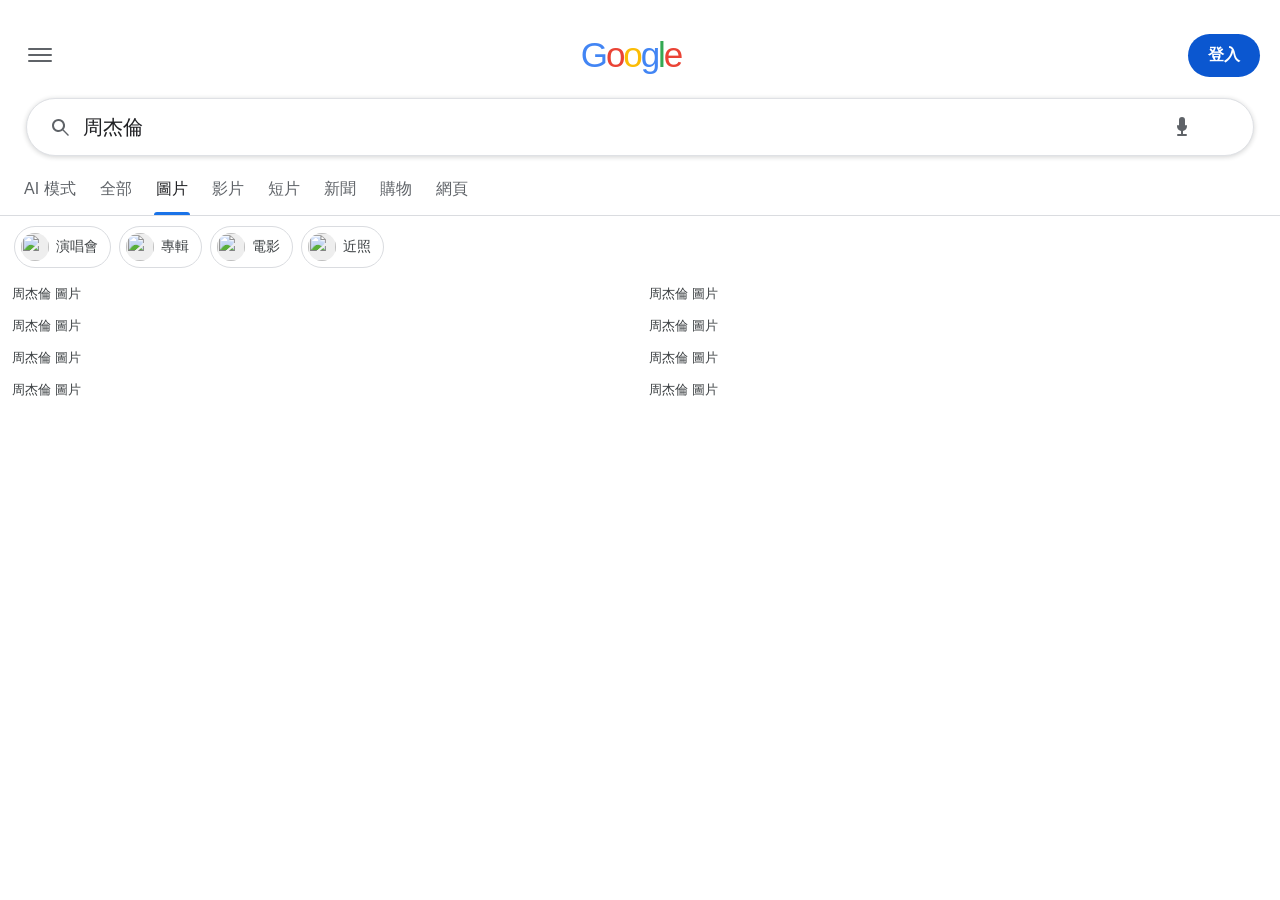
==== commit 40ec6dde: "Add files via upload" ====
--- a/index.html
+++ b/index.html
@@ -5,12 +5,14 @@
   <meta name="viewport" content="width=device-width, initial-scale=1, viewport-fit=cover" />
   <meta name="theme-color" content="#ffffff" />
   <title>Google</title>
-  <link rel="stylesheet" href="styles.css?v=0.3.0" />
+  <link rel="stylesheet" href="styles.css?v=0.3.1" />
 </head>
 <body>
-  <main class="page-shell">
+  <main id="appShell" class="page-shell">
     <header class="incognito-header">
-      <button class="menu-btn" type="button" aria-label="選單">☰</button>
+      <button class="menu-btn" type="button" aria-label="選單">
+        <span></span><span></span><span></span>
+      </button>
       <div class="google-logo" aria-label="Google">
         <span class="b">G</span><span class="r">o</span><span class="y">o</span><span class="b">g</span><span class="g">l</span><span class="r">e</span>
       </div>
@@ -21,7 +23,7 @@
       <span class="search-icon" aria-hidden="true">
         <svg viewBox="0 0 24 24"><path d="M10.5 4a6.5 6.5 0 1 0 4.09 11.56L20 20.97 20.97 20l-5.41-5.41A6.5 6.5 0 0 0 10.5 4Zm0 2a4.5 4.5 0 1 1 0 9 4.5 4.5 0 0 1 0-9Z"/></svg>
       </span>
-      <input id="queryInput" type="search" autocomplete="off" autocapitalize="none" spellcheck="false" placeholder="搜尋圖片" />
+      <input id="queryInput" type="search" autocomplete="off" autocapitalize="none" spellcheck="false" />
       <button id="clearBtn" class="clear-btn hidden" type="button" aria-label="清除">×</button>
       <span class="mic-icon" aria-hidden="true">
         <svg viewBox="0 0 24 24">
@@ -41,10 +43,18 @@
       <span>網頁</span>
     </nav>
 
-    <div id="status" class="status" aria-live="polite"></div>
+    <section id="demoContent" class="demo-content">
+      <div id="chips" class="chips"></div>
+      <div id="status" class="status" aria-live="polite"></div>
+      <div id="demoGrid" class="demo-grid"></div>
+    </section>
+
+    <section id="inputState" class="input-state hidden" aria-live="polite">
+      <div class="input-hint">輸入一位你想到的名人或角色</div>
+    </section>
   </main>
 
-  <script src="config.js?v=0.3.0"></script>
-  <script src="app.js?v=0.3.0"></script>
+  <script src="config.js?v=0.3.1"></script>
+  <script src="app.js?v=0.3.1"></script>
 </body>
 </html>
--- a/styles.css
+++ b/styles.css
@@ -6,28 +6,30 @@
 }
 * { box-sizing: border-box; }
 html, body { margin: 0; min-height: 100%; background: #fff; }
+body.fullscreen-like { overflow: hidden; }
 button, input { font: inherit; }
+
 .page-shell { min-height: 100dvh; background: #fff; }
 
 .incognito-header {
-  height: 104px;
+  height: 98px;
   display: grid;
   grid-template-columns: 54px 1fr auto;
   align-items: center;
   gap: 10px;
-  padding: 18px 22px 6px;
+  padding: 16px 20px 4px;
 }
 .menu-btn {
-  border: 0;
-  background: transparent;
-  font-size: 28px;
-  color: #5f6368;
+  width: 40px; height: 40px;
+  display: grid; align-content: center; gap: 4px;
+  border: 0; background: transparent; padding: 8px;
 }
+.menu-btn span { display:block; height:2px; border-radius:2px; background:#5f6368; }
 .google-logo {
   justify-self: center;
-  font-size: 36px;
+  font-size: 35px;
   font-weight: 500;
-  letter-spacing: -2.2px;
+  letter-spacing: -2.1px;
   white-space: nowrap;
 }
 .b { color: #4285f4; }
@@ -35,17 +37,13 @@
 .y { color: #fbbc05; }
 .g { color: #34a853; }
 .signin-btn {
-  border: 0;
-  border-radius: 24px;
-  background: #0b57d0;
-  color: #fff;
-  padding: 11px 20px;
-  font-size: 16px;
-  font-weight: 600;
+  border: 0; border-radius: 24px;
+  background: #0b57d0; color: #fff;
+  padding: 11px 20px; font-size: 16px; font-weight: 600;
 }
 
 .search-box {
-  margin: 0 28px 12px;
+  margin: 0 26px 10px;
   min-height: 58px;
   display: grid;
   grid-template-columns: 30px minmax(0,1fr) 34px 34px;
@@ -57,71 +55,107 @@
   background: #fff;
   box-shadow: 0 1px 5px rgba(32,33,36,.20);
 }
-.search-icon, .mic-icon { display: grid; place-items: center; }
-.search-icon svg, .mic-icon svg {
-  width: 24px;
-  height: 24px;
-  fill: #5f6368;
+.search-icon, .mic-icon { display:grid; place-items:center; }
+.search-icon svg, .mic-icon svg { width:24px; height:24px; fill:#5f6368; }
+.search-box input {
+  min-width:0; border:0; outline:0;
+  font-size:20px; color:#202124; background:transparent;
 }
-.search-box input {
-  min-width: 0;
-  border: 0;
-  outline: 0;
-  font-size: 20px;
-  color: #202124;
+.search-box input::placeholder { color:#80868b; }
+.clear-btn {
+  border:0; background:transparent; color:#5f6368;
+  font-size:27px; line-height:1;
 }
-.search-box input::placeholder { color: #80868b; }
-.clear-btn {
-  border: 0;
-  background: transparent;
-  color: #5f6368;
-  font-size: 27px;
-  line-height: 1;
-}
-.hidden { display: none !important; }
 
 .tabs {
-  display: flex;
-  overflow-x: auto;
-  gap: 0;
-  padding: 0 16px;
-  border-bottom: 1px solid #dadce0;
-  scrollbar-width: none;
+  display:flex; overflow-x:auto; gap:0;
+  padding:0 12px; border-bottom:1px solid #dadce0;
+  scrollbar-width:none;
 }
-.tabs::-webkit-scrollbar { display: none; }
+.tabs::-webkit-scrollbar { display:none; }
 .tabs span {
-  position: relative;
-  flex: 0 0 auto;
-  padding: 13px 12px 15px;
-  color: #5f6368;
-  font-size: 16px;
+  position:relative; flex:0 0 auto;
+  padding:13px 12px 15px; color:#5f6368; font-size:16px;
 }
-.tabs .active {
-  color: #202124;
-  font-weight: 500;
+.tabs .active { color:#202124; font-weight:500; }
+.tabs .active::after {
+  content:""; position:absolute;
+  left:10px; right:10px; bottom:0;
+  height:3px; border-radius:3px 3px 0 0; background:#1a73e8;
 }
-.tabs .active::after {
-  content: "";
-  position: absolute;
-  left: 10px;
-  right: 10px;
-  bottom: 0;
-  height: 3px;
-  background: #1a73e8;
-  border-radius: 3px 3px 0 0;
+
+.demo-content { background:#fff; }
+.chips {
+  display:flex; gap:8px; overflow-x:auto;
+  padding:10px 14px 8px; scrollbar-width:none;
+}
+.chips::-webkit-scrollbar { display:none; }
+.chip {
+  flex:0 0 auto; display:flex; align-items:center; gap:7px;
+  border:1px solid #dadce0; border-radius:22px;
+  background:#fff; padding:6px 12px 6px 6px; color:#3c4043;
+  font-size:14px;
+}
+.chip img {
+  width:28px; height:28px; border-radius:50%; object-fit:cover; background:#eee;
 }
 
 .status {
-  padding: 16px 22px;
-  color: #5f6368;
-  font-size: 14px;
-  text-align: center;
+  min-height:0; padding:0 16px;
+  text-align:center; color:#5f6368; font-size:13px;
+}
+.status.error { padding:14px; color:#b3261e; }
+
+.demo-grid {
+  column-count:2; column-gap:6px;
+  padding:4px 6px 22px;
+}
+.demo-card {
+  break-inside:avoid; margin-bottom:10px;
+}
+.demo-card img {
+  width:100%; display:block; border-radius:14px; background:#f1f3f4;
+}
+.demo-card .title {
+  margin:5px 6px 1px; color:#3c4043;
+  font-size:13px; line-height:1.32;
+  display:-webkit-box; -webkit-line-clamp:2; -webkit-box-orient:vertical; overflow:hidden;
+}
+.demo-card .source {
+  margin:0 6px; color:#5f6368; font-size:12px;
 }
 
-@media (max-width: 420px) {
-  .incognito-header { height: 96px; padding-left: 16px; padding-right: 16px; }
-  .google-logo { font-size: 33px; }
-  .signin-btn { padding: 10px 18px; }
-  .search-box { margin-left: 18px; margin-right: 18px; }
-  .tabs { padding-left: 8px; padding-right: 8px; }
+.input-state {
+  padding: 20px 24px;
+  text-align:center;
+  color:#5f6368;
 }
+.input-hint { font-size:14px; }
+
+.hidden { display:none !important; }
+
+/* Fullscreen input mode */
+.page-shell.input-mode .demo-content { display:none; }
+.page-shell.input-mode .input-state { display:block; }
+.page-shell.input-mode .incognito-header {
+  height: 96px;
+}
+.page-shell.input-mode .search-box {
+  margin-top: 4px;
+}
+.page-shell.input-mode .tabs {
+  opacity:.98;
+}
+.page-shell.input-mode .query-focus {
+  caret-color:#1a73e8;
+}
+
+/* Fallback when browser fullscreen API is unavailable:
+   keep layout tight so URL-bar exposure time is minimal. */
+@media (max-width:420px) {
+  .incognito-header { height:92px; padding-left:14px; padding-right:14px; }
+  .google-logo { font-size:33px; }
+  .signin-btn { padding:10px 17px; }
+  .search-box { margin-left:16px; margin-right:16px; }
+  .tabs { padding-left:4px; padding-right:4px; }
+}
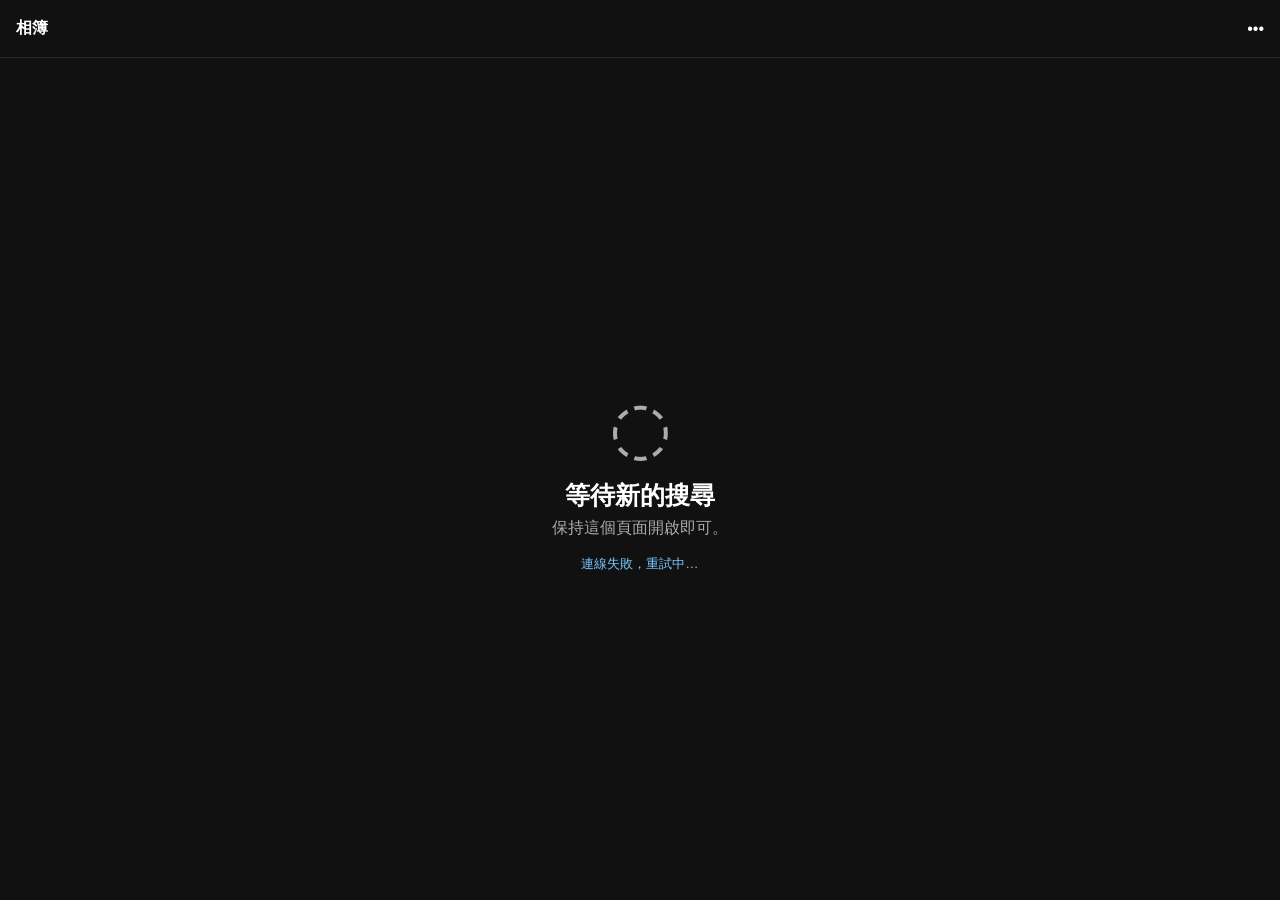
==== commit 120565a9: "Add files via upload" ====
--- a/index.html
+++ b/index.html
@@ -1,60 +1,99 @@
-<!DOCTYPE html>
+<!doctype html>
 <html lang="zh-Hant">
 <head>
-  <meta charset="UTF-8" />
-  <meta name="viewport" content="width=device-width, initial-scale=1, viewport-fit=cover" />
-  <meta name="theme-color" content="#ffffff" />
-  <title>Google</title>
-  <link rel="stylesheet" href="styles.css?v=0.3.1" />
+<meta charset="utf-8">
+<meta name="viewport" content="width=device-width,initial-scale=1,viewport-fit=cover">
+<meta name="theme-color" content="#111111">
+<title>Mosaic Gallery</title>
+<link rel="stylesheet" href="styles.css?v=0.7.0">
 </head>
 <body>
-  <main id="appShell" class="page-shell">
-    <header class="incognito-header">
-      <button class="menu-btn" type="button" aria-label="選單">
-        <span></span><span></span><span></span>
-      </button>
-      <div class="google-logo" aria-label="Google">
-        <span class="b">G</span><span class="r">o</span><span class="y">o</span><span class="b">g</span><span class="g">l</span><span class="r">e</span>
-      </div>
-      <button class="signin-btn" type="button">登入</button>
-    </header>
+<main class="app">
+<header class="topbar"><strong>相簿</strong><span>•••</span></header>
 
-    <form id="handoffForm" class="search-box">
-      <span class="search-icon" aria-hidden="true">
-        <svg viewBox="0 0 24 24"><path d="M10.5 4a6.5 6.5 0 1 0 4.09 11.56L20 20.97 20.97 20l-5.41-5.41A6.5 6.5 0 0 0 10.5 4Zm0 2a4.5 4.5 0 1 1 0 9 4.5 4.5 0 0 1 0-9Z"/></svg>
-      </span>
-      <input id="queryInput" type="search" autocomplete="off" autocapitalize="none" spellcheck="false" />
-      <button id="clearBtn" class="clear-btn hidden" type="button" aria-label="清除">×</button>
-      <span class="mic-icon" aria-hidden="true">
-        <svg viewBox="0 0 24 24">
-          <path d="M12 14a3 3 0 0 0 3-3V5a3 3 0 1 0-6 0v6a3 3 0 0 0 3 3Zm5-3a1 1 0 1 0-2 0 3 3 0 0 1-6 0 1 1 0 1 0-2 0 5 5 0 0 0 4 4.9V19H8a1 1 0 1 0 0 2h8a1 1 0 1 0 0-2h-3v-3.1A5 5 0 0 0 17 11Z"/>
-        </svg>
-      </span>
-    </form>
+<section id="waiting" class="waiting">
+  <div class="spinner">◌</div>
+  <h1>等待新的搜尋</h1>
+  <p>保持這個頁面開啟即可。</p>
+  <small id="conn">連線中…</small>
+</section>
 
-    <nav class="tabs" aria-label="搜尋分類">
-      <span>AI 模式</span>
-      <span>全部</span>
-      <span class="active">圖片</span>
-      <span>影片</span>
-      <span>短片</span>
-      <span>新聞</span>
-      <span>購物</span>
-      <span>網頁</span>
-    </nav>
+<section id="candidateView" class="candidate-view hidden">
+  <div class="candidate-head">
+    <div>
+      <div class="kicker">收到搜尋</div>
+      <div id="queryTitle" class="query-title"></div>
+    </div>
+    <div id="totalTime" class="total-time"></div>
+  </div>
+  <div class="hint">4 張 Brave 候選照同步預載。這版會在每張圖 Ready 後，立即於背景建立「高速 Mosaic 測試圖」。</div>
+  <div id="candidateGrid" class="candidate-grid"></div>
+</section>
 
-    <section id="demoContent" class="demo-content">
-      <div id="chips" class="chips"></div>
-      <div id="status" class="status" aria-live="polite"></div>
-      <div id="demoGrid" class="demo-grid"></div>
-    </section>
+<section id="selectedView" class="selected-view hidden">
+  <div class="selected-top">
+    <div>
+      <div class="kicker">Mosaic Prototype</div>
+      <div id="selectedQuery" class="selected-query"></div>
+    </div>
+    <button id="backBtn" class="small-btn" type="button">返回</button>
+  </div>
 
-    <section id="inputState" class="input-state hidden" aria-live="polite">
-      <div class="input-hint">輸入一位你想到的名人或角色</div>
-    </section>
-  </main>
+  <div class="compare">
+    <div class="panel">
+      <div class="panel-label">原始候選</div>
+      <img id="selectedImage" alt="">
+    </div>
+    <div class="panel">
+      <div class="panel-label">高速 Mosaic</div>
+      <canvas id="mosaicCanvas"></canvas>
+    </div>
+  </div>
 
-  <script src="config.js?v=0.3.1"></script>
-  <script src="app.js?v=0.3.1"></script>
+  <div id="selectedTiming" class="selected-timing"></div>
+  <div class="mosaic-controls">
+    <label>格數
+      <select id="tileSize">
+        <option value="7">較粗</option>
+        <option value="5" selected>標準</option>
+        <option value="3.5">較細</option>
+      </select>
+    </label>
+    <button id="regenBtn" type="button">重新生成</button>
+  </div>
+  <button id="openGalleryBtn" class="gallery-entry" type="button">開啟偽相簿 Prototype</button>
+  <div class="prototype-note">v0.7.0 開始加入偽相簿：可匯入你自己的照片、正常瀏覽、點開單張預覽、左右切換；縮小到最密層時顯示選定人物的 Mosaic。這仍是操作原型，Samsung Gallery 外觀會在流程確認後精修。</div>
+</section>
+
+
+<section id="galleryView" class="gallery-view hidden">
+  <div class="gallery-bar">
+    <button id="galleryBack" class="icon-btn" type="button">‹</button>
+    <strong>圖片</strong>
+    <div class="gallery-actions">
+      <button id="importBtn" class="icon-btn" type="button">＋</button>
+      <button id="zoomBtn" class="icon-btn" type="button">縮小</button>
+    </div>
+  </div>
+  <input id="photoPicker" type="file" accept="image/*" multiple hidden>
+  <div id="galleryHelp" class="gallery-help">＋ 可選手機真實照片。點照片可預覽；雙指縮放照片牆，或先用「縮小」按鈕測試。</div>
+  <div id="photoGrid" class="photo-grid zoom-normal"></div>
+</section>
+
+<section id="photoPreview" class="photo-preview hidden">
+  <div class="preview-bar">
+    <button id="previewBack" class="icon-btn" type="button">‹</button>
+    <div id="previewCount"></div>
+    <span></span>
+  </div>
+  <button id="prevPhoto" class="nav-photo prev" type="button">‹</button>
+  <img id="previewImage" alt="">
+  <button id="nextPhoto" class="nav-photo next" type="button">›</button>
+</section>
+
+<section id="debug" class="debug hidden"><pre id="debugText"></pre></section>
+</main>
+<script src="config.js?v=0.7.0"></script>
+<script src="app.js?v=0.7.0"></script>
 </body>
 </html>
--- a/styles.css
+++ b/styles.css
@@ -1,161 +1,34 @@
 
-:root {
-  font-family: Arial, "Noto Sans TC", "PingFang TC", "Microsoft JhengHei", sans-serif;
-  color: #202124;
-  background: #fff;
-}
-* { box-sizing: border-box; }
-html, body { margin: 0; min-height: 100%; background: #fff; }
-body.fullscreen-like { overflow: hidden; }
-button, input { font: inherit; }
+:root{font-family:Arial,"Noto Sans TC",sans-serif;background:#111;color:#fff}
+*{box-sizing:border-box}html,body{margin:0;min-height:100%;background:#111}button{font:inherit}
+.app{min-height:100dvh}.topbar{height:58px;padding:0 16px;display:flex;align-items:center;justify-content:space-between;border-bottom:1px solid #2a2a2a}
+.waiting{min-height:calc(100dvh - 58px);display:grid;place-items:center;align-content:center;text-align:center;padding:24px}
+.spinner{font-size:72px;opacity:.65;animation:s 2s linear infinite}@keyframes s{to{transform:rotate(360deg)}}h1{margin:10px 0 6px;font-size:25px}.waiting p{margin:0;color:#aaa}.waiting small{margin-top:16px;color:#78c7ff}
+.candidate-view{padding:16px}.candidate-head{display:flex;align-items:flex-end;justify-content:space-between;gap:12px}.kicker{font-size:12px;color:#aaa}.query-title{font-size:27px;font-weight:800;margin-top:3px}.total-time{font-size:12px;color:#8bd1ff;text-align:right}.hint{margin:10px 0 14px;padding:10px 12px;border-radius:12px;background:#1b1b1b;color:#bbb;font-size:12px;line-height:1.45}
+.candidate-grid{display:grid;grid-template-columns:1fr 1fr;gap:10px}.candidate{position:relative;overflow:hidden;border:1px solid #303030;border-radius:16px;background:#1b1b1b;min-width:0}.candidate button{display:block;width:100%;padding:0;border:0;background:transparent;color:inherit;text-align:left}.candidate img{display:block;width:100%;aspect-ratio:1/1.15;object-fit:cover;background:#222}.meta{padding:9px}.status{font-weight:800;font-size:13px}.status.ready{color:#8bea8b}.status.loading{color:#ffd479}.status.error{color:#ff8d8d}.timing{margin-top:3px;font-size:11px;color:#aaa}.source{margin-top:4px;font-size:10px;color:#777;white-space:nowrap;overflow:hidden;text-overflow:ellipsis}
+.badge{position:absolute;top:8px;left:8px;width:25px;height:25px;border-radius:50%;display:grid;place-items:center;background:rgba(0,0,0,.72);font-weight:800;font-size:12px}
+.selected-view{padding:18px 14px 28px}.selected-view img{width:100%;max-height:68dvh;object-fit:contain;background:#222;border-radius:18px}.selected-query{font-size:27px;font-weight:800;margin-top:12px}.selected-timing{font-size:12px;color:#8bea8b;margin-top:5px}.selected-view button{width:100%;height:48px;margin-top:14px;border:0;border-radius:14px;background:#282828;color:#fff;font-weight:700}
+.debug{position:fixed;left:8px;right:8px;bottom:8px;z-index:99;background:rgba(0,0,0,.94);color:#8bea8b;border-radius:10px;padding:8px;max-height:40vh;overflow:auto;font:11px monospace}.debug pre{margin:0;white-space:pre-wrap;word-break:break-all}.hidden{display:none!important}
 
-.page-shell { min-height: 100dvh; background: #fff; }
+.mosaic-status{margin-top:4px;font-size:10px;color:#888}.mosaic-status.ready{color:#8bd1ff}.mosaic-status.loading{color:#ffd479}.mosaic-status.error{color:#ff8d8d}
+.selected-top{display:flex;align-items:flex-end;justify-content:space-between;gap:12px;margin-bottom:12px}
+.small-btn{width:auto!important;height:38px!important;margin:0!important;padding:0 16px}
+.compare{display:grid;grid-template-columns:1fr 1fr;gap:10px;align-items:start}
+.panel{min-width:0}.panel-label{font-size:11px;color:#aaa;margin:0 0 6px 2px}
+.compare img,.compare canvas{display:block;width:100%;height:auto;max-height:58dvh;object-fit:contain;background:#222;border-radius:12px}
+.mosaic-controls{display:flex;gap:10px;align-items:center;margin-top:12px}.mosaic-controls label{display:flex;gap:8px;align-items:center;color:#bbb;font-size:12px}
+.mosaic-controls select{background:#222;color:#fff;border:1px solid #444;border-radius:10px;padding:8px}
+.mosaic-controls button{height:38px!important;margin:0!important;flex:1}
+.prototype-note{margin-top:12px;padding:11px 12px;border-radius:12px;background:#1b1b1b;color:#999;font-size:11px;line-height:1.5}
+@media(max-width:480px){.selected-view{padding:14px 10px 24px}.selected-query{font-size:22px}}
 
-.incognito-header {
-  height: 98px;
-  display: grid;
-  grid-template-columns: 54px 1fr auto;
-  align-items: center;
-  gap: 10px;
-  padding: 16px 20px 4px;
-}
-.menu-btn {
-  width: 40px; height: 40px;
-  display: grid; align-content: center; gap: 4px;
-  border: 0; background: transparent; padding: 8px;
-}
-.menu-btn span { display:block; height:2px; border-radius:2px; background:#5f6368; }
-.google-logo {
-  justify-self: center;
-  font-size: 35px;
-  font-weight: 500;
-  letter-spacing: -2.1px;
-  white-space: nowrap;
-}
-.b { color: #4285f4; }
-.r { color: #ea4335; }
-.y { color: #fbbc05; }
-.g { color: #34a853; }
-.signin-btn {
-  border: 0; border-radius: 24px;
-  background: #0b57d0; color: #fff;
-  padding: 11px 20px; font-size: 16px; font-weight: 600;
-}
-
-.search-box {
-  margin: 0 26px 10px;
-  min-height: 58px;
-  display: grid;
-  grid-template-columns: 30px minmax(0,1fr) 34px 34px;
-  align-items: center;
-  gap: 6px;
-  padding: 0 14px 0 18px;
-  border: 1px solid #dfe1e5;
-  border-radius: 30px;
-  background: #fff;
-  box-shadow: 0 1px 5px rgba(32,33,36,.20);
-}
-.search-icon, .mic-icon { display:grid; place-items:center; }
-.search-icon svg, .mic-icon svg { width:24px; height:24px; fill:#5f6368; }
-.search-box input {
-  min-width:0; border:0; outline:0;
-  font-size:20px; color:#202124; background:transparent;
-}
-.search-box input::placeholder { color:#80868b; }
-.clear-btn {
-  border:0; background:transparent; color:#5f6368;
-  font-size:27px; line-height:1;
-}
-
-.tabs {
-  display:flex; overflow-x:auto; gap:0;
-  padding:0 12px; border-bottom:1px solid #dadce0;
-  scrollbar-width:none;
-}
-.tabs::-webkit-scrollbar { display:none; }
-.tabs span {
-  position:relative; flex:0 0 auto;
-  padding:13px 12px 15px; color:#5f6368; font-size:16px;
-}
-.tabs .active { color:#202124; font-weight:500; }
-.tabs .active::after {
-  content:""; position:absolute;
-  left:10px; right:10px; bottom:0;
-  height:3px; border-radius:3px 3px 0 0; background:#1a73e8;
-}
-
-.demo-content { background:#fff; }
-.chips {
-  display:flex; gap:8px; overflow-x:auto;
-  padding:10px 14px 8px; scrollbar-width:none;
-}
-.chips::-webkit-scrollbar { display:none; }
-.chip {
-  flex:0 0 auto; display:flex; align-items:center; gap:7px;
-  border:1px solid #dadce0; border-radius:22px;
-  background:#fff; padding:6px 12px 6px 6px; color:#3c4043;
-  font-size:14px;
-}
-.chip img {
-  width:28px; height:28px; border-radius:50%; object-fit:cover; background:#eee;
-}
-
-.status {
-  min-height:0; padding:0 16px;
-  text-align:center; color:#5f6368; font-size:13px;
-}
-.status.error { padding:14px; color:#b3261e; }
-
-.demo-grid {
-  column-count:2; column-gap:6px;
-  padding:4px 6px 22px;
-}
-.demo-card {
-  break-inside:avoid; margin-bottom:10px;
-}
-.demo-card img {
-  width:100%; display:block; border-radius:14px; background:#f1f3f4;
-}
-.demo-card .title {
-  margin:5px 6px 1px; color:#3c4043;
-  font-size:13px; line-height:1.32;
-  display:-webkit-box; -webkit-line-clamp:2; -webkit-box-orient:vertical; overflow:hidden;
-}
-.demo-card .source {
-  margin:0 6px; color:#5f6368; font-size:12px;
-}
-
-.input-state {
-  padding: 20px 24px;
-  text-align:center;
-  color:#5f6368;
-}
-.input-hint { font-size:14px; }
-
-.hidden { display:none !important; }
-
-/* Fullscreen input mode */
-.page-shell.input-mode .demo-content { display:none; }
-.page-shell.input-mode .input-state { display:block; }
-.page-shell.input-mode .incognito-header {
-  height: 96px;
-}
-.page-shell.input-mode .search-box {
-  margin-top: 4px;
-}
-.page-shell.input-mode .tabs {
-  opacity:.98;
-}
-.page-shell.input-mode .query-focus {
-  caret-color:#1a73e8;
-}
-
-/* Fallback when browser fullscreen API is unavailable:
-   keep layout tight so URL-bar exposure time is minimal. */
-@media (max-width:420px) {
-  .incognito-header { height:92px; padding-left:14px; padding-right:14px; }
-  .google-logo { font-size:33px; }
-  .signin-btn { padding:10px 17px; }
-  .search-box { margin-left:16px; margin-right:16px; }
-  .tabs { padding-left:4px; padding-right:4px; }
-}
+.gallery-entry{width:100%;height:48px;margin-top:14px;border:0;border-radius:14px;background:#e9e9e9;color:#111;font-weight:800}
+.gallery-view,.photo-preview{min-height:100dvh;background:#090909;color:#fff}
+.gallery-bar,.preview-bar{position:sticky;top:0;z-index:5;height:56px;padding:0 10px;display:grid;grid-template-columns:1fr auto 1fr;align-items:center;background:rgba(9,9,9,.96);border-bottom:1px solid #202020}
+.gallery-bar strong{justify-self:center}.gallery-actions{justify-self:end;display:flex;gap:5px}.icon-btn{border:0;background:transparent;color:#fff;min-width:42px;height:42px;border-radius:12px;font-size:15px}.gallery-bar>.icon-btn{justify-self:start;font-size:30px}
+.gallery-help{margin:16px;padding:14px;border-radius:14px;background:#181818;color:#aaa;font-size:12px;line-height:1.55}
+.photo-grid{display:grid;padding:2px;gap:2px;align-items:stretch}.photo-grid.zoom-normal{grid-template-columns:repeat(3,1fr)}.photo-grid.zoom-mid{grid-template-columns:repeat(5,1fr);gap:1px}.photo-grid.zoom-small{grid-template-columns:repeat(9,1fr);gap:1px}.photo-grid.zoom-mosaic{display:block;padding:0}
+.gallery-photo{border:0;padding:0;background:#181818;overflow:hidden;aspect-ratio:1/1}.gallery-photo img{display:block;width:100%;height:100%;object-fit:cover}.gallery-photo.clone{opacity:.96}
+.gallery-mosaic{display:block;width:100%;height:auto;background:#111}
+.photo-preview{position:relative;display:flex;align-items:center;justify-content:center;overflow:hidden}.photo-preview.hidden{display:none!important}.photo-preview .preview-bar{position:absolute;left:0;right:0;top:0}.preview-bar .icon-btn{justify-self:start;font-size:30px}.preview-bar div{justify-self:center;color:#ddd;font-size:13px}
+.photo-preview>img{max-width:100%;max-height:calc(100dvh - 56px);object-fit:contain}.nav-photo{position:absolute;z-index:4;top:50%;transform:translateY(-50%);width:44px;height:64px;border:0;border-radius:12px;background:rgba(0,0,0,.25);color:#fff;font-size:35px}.nav-photo.prev{left:5px}.nav-photo.next{right:5px}
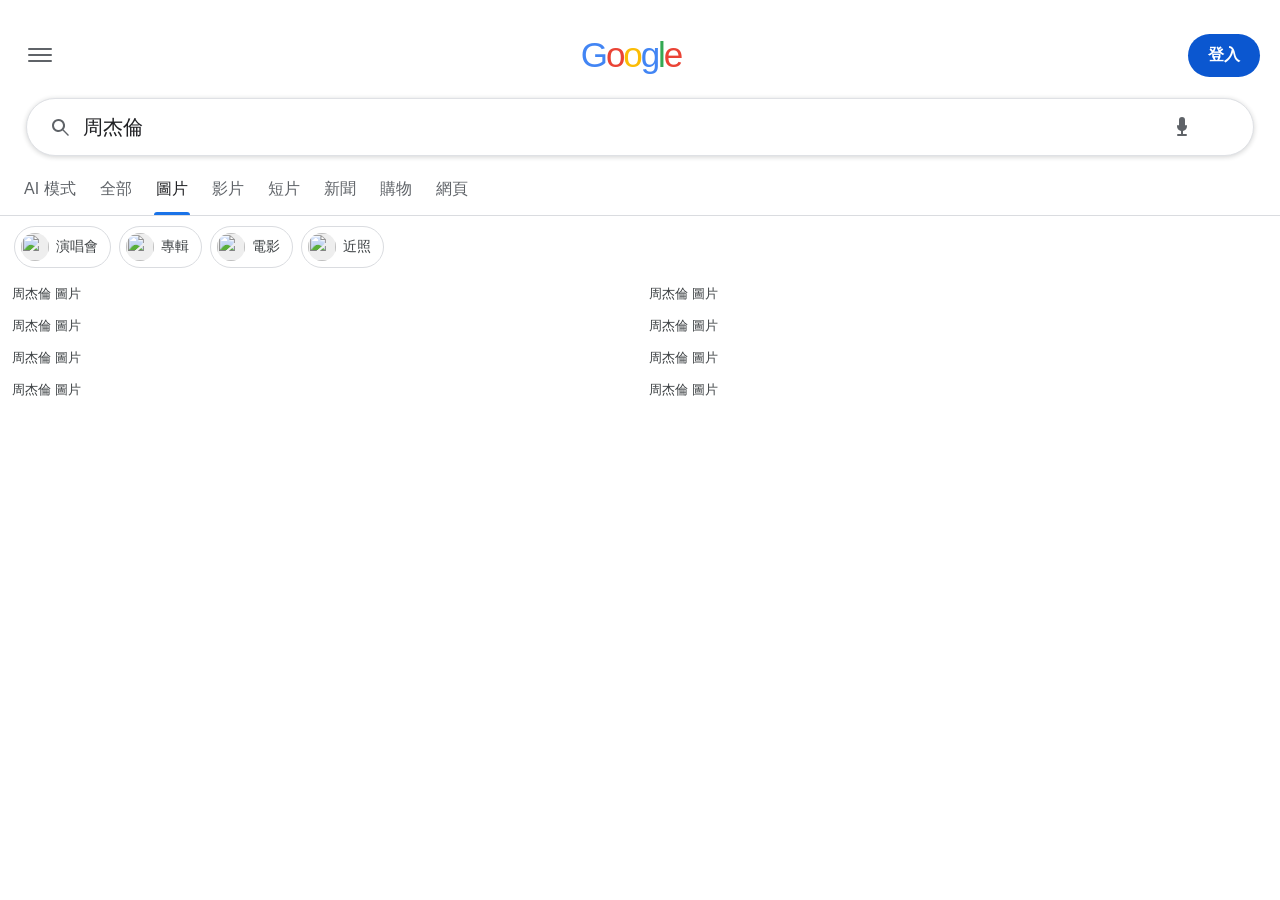
==== commit d73206df: "Add files via upload" ====
--- a/index.html
+++ b/index.html
@@ -1,99 +1,60 @@
-<!doctype html>
+<!DOCTYPE html>
 <html lang="zh-Hant">
 <head>
-<meta charset="utf-8">
-<meta name="viewport" content="width=device-width,initial-scale=1,viewport-fit=cover">
-<meta name="theme-color" content="#111111">
-<title>Mosaic Gallery</title>
-<link rel="stylesheet" href="styles.css?v=0.7.0">
+  <meta charset="UTF-8" />
+  <meta name="viewport" content="width=device-width, initial-scale=1, viewport-fit=cover" />
+  <meta name="theme-color" content="#ffffff" />
+  <title>Google</title>
+  <link rel="stylesheet" href="styles.css?v=0.3.2" />
 </head>
 <body>
-<main class="app">
-<header class="topbar"><strong>相簿</strong><span>•••</span></header>
+  <main id="appShell" class="page-shell">
+    <header class="incognito-header">
+      <button class="menu-btn" type="button" aria-label="選單">
+        <span></span><span></span><span></span>
+      </button>
+      <div class="google-logo" aria-label="Google">
+        <span class="b">G</span><span class="r">o</span><span class="y">o</span><span class="b">g</span><span class="g">l</span><span class="r">e</span>
+      </div>
+      <button class="signin-btn" type="button">登入</button>
+    </header>
 
-<section id="waiting" class="waiting">
-  <div class="spinner">◌</div>
-  <h1>等待新的搜尋</h1>
-  <p>保持這個頁面開啟即可。</p>
-  <small id="conn">連線中…</small>
-</section>
+    <form id="handoffForm" class="search-box">
+      <span class="search-icon" aria-hidden="true">
+        <svg viewBox="0 0 24 24"><path d="M10.5 4a6.5 6.5 0 1 0 4.09 11.56L20 20.97 20.97 20l-5.41-5.41A6.5 6.5 0 0 0 10.5 4Zm0 2a4.5 4.5 0 1 1 0 9 4.5 4.5 0 0 1 0-9Z"/></svg>
+      </span>
+      <input id="queryInput" type="search" autocomplete="off" readonly autocapitalize="none" spellcheck="false" />
+      <button id="clearBtn" class="clear-btn hidden" type="button" aria-label="清除">×</button>
+      <span class="mic-icon" aria-hidden="true">
+        <svg viewBox="0 0 24 24">
+          <path d="M12 14a3 3 0 0 0 3-3V5a3 3 0 1 0-6 0v6a3 3 0 0 0 3 3Zm5-3a1 1 0 1 0-2 0 3 3 0 0 1-6 0 1 1 0 1 0-2 0 5 5 0 0 0 4 4.9V19H8a1 1 0 1 0 0 2h8a1 1 0 1 0 0-2h-3v-3.1A5 5 0 0 0 17 11Z"/>
+        </svg>
+      </span>
+    </form>
 
-<section id="candidateView" class="candidate-view hidden">
-  <div class="candidate-head">
-    <div>
-      <div class="kicker">收到搜尋</div>
-      <div id="queryTitle" class="query-title"></div>
-    </div>
-    <div id="totalTime" class="total-time"></div>
-  </div>
-  <div class="hint">4 張 Brave 候選照同步預載。這版會在每張圖 Ready 後，立即於背景建立「高速 Mosaic 測試圖」。</div>
-  <div id="candidateGrid" class="candidate-grid"></div>
-</section>
+    <nav class="tabs" aria-label="搜尋分類">
+      <span>AI 模式</span>
+      <span>全部</span>
+      <span class="active">圖片</span>
+      <span>影片</span>
+      <span>短片</span>
+      <span>新聞</span>
+      <span>購物</span>
+      <span>網頁</span>
+    </nav>
 
-<section id="selectedView" class="selected-view hidden">
-  <div class="selected-top">
-    <div>
-      <div class="kicker">Mosaic Prototype</div>
-      <div id="selectedQuery" class="selected-query"></div>
-    </div>
-    <button id="backBtn" class="small-btn" type="button">返回</button>
-  </div>
+    <section id="demoContent" class="demo-content">
+      <div id="chips" class="chips"></div>
+      <div id="status" class="status" aria-live="polite"></div>
+      <div id="demoGrid" class="demo-grid"></div>
+    </section>
 
-  <div class="compare">
-    <div class="panel">
-      <div class="panel-label">原始候選</div>
-      <img id="selectedImage" alt="">
-    </div>
-    <div class="panel">
-      <div class="panel-label">高速 Mosaic</div>
-      <canvas id="mosaicCanvas"></canvas>
-    </div>
-  </div>
+    <section id="inputState" class="input-state hidden" aria-live="polite">
+      <div class="input-hint">輸入一位你想到的名人或角色</div>
+    </section>
+  </main>
 
-  <div id="selectedTiming" class="selected-timing"></div>
-  <div class="mosaic-controls">
-    <label>格數
-      <select id="tileSize">
-        <option value="7">較粗</option>
-        <option value="5" selected>標準</option>
-        <option value="3.5">較細</option>
-      </select>
-    </label>
-    <button id="regenBtn" type="button">重新生成</button>
-  </div>
-  <button id="openGalleryBtn" class="gallery-entry" type="button">開啟偽相簿 Prototype</button>
-  <div class="prototype-note">v0.7.0 開始加入偽相簿：可匯入你自己的照片、正常瀏覽、點開單張預覽、左右切換；縮小到最密層時顯示選定人物的 Mosaic。這仍是操作原型，Samsung Gallery 外觀會在流程確認後精修。</div>
-</section>
-
-
-<section id="galleryView" class="gallery-view hidden">
-  <div class="gallery-bar">
-    <button id="galleryBack" class="icon-btn" type="button">‹</button>
-    <strong>圖片</strong>
-    <div class="gallery-actions">
-      <button id="importBtn" class="icon-btn" type="button">＋</button>
-      <button id="zoomBtn" class="icon-btn" type="button">縮小</button>
-    </div>
-  </div>
-  <input id="photoPicker" type="file" accept="image/*" multiple hidden>
-  <div id="galleryHelp" class="gallery-help">＋ 可選手機真實照片。點照片可預覽；雙指縮放照片牆，或先用「縮小」按鈕測試。</div>
-  <div id="photoGrid" class="photo-grid zoom-normal"></div>
-</section>
-
-<section id="photoPreview" class="photo-preview hidden">
-  <div class="preview-bar">
-    <button id="previewBack" class="icon-btn" type="button">‹</button>
-    <div id="previewCount"></div>
-    <span></span>
-  </div>
-  <button id="prevPhoto" class="nav-photo prev" type="button">‹</button>
-  <img id="previewImage" alt="">
-  <button id="nextPhoto" class="nav-photo next" type="button">›</button>
-</section>
-
-<section id="debug" class="debug hidden"><pre id="debugText"></pre></section>
-</main>
-<script src="config.js?v=0.7.0"></script>
-<script src="app.js?v=0.7.0"></script>
+  <script src="config.js?v=0.3.2"></script>
+  <script src="app.js?v=0.3.2"></script>
 </body>
 </html>
--- a/styles.css
+++ b/styles.css
@@ -1,34 +1,161 @@
 
-:root{font-family:Arial,"Noto Sans TC",sans-serif;background:#111;color:#fff}
-*{box-sizing:border-box}html,body{margin:0;min-height:100%;background:#111}button{font:inherit}
-.app{min-height:100dvh}.topbar{height:58px;padding:0 16px;display:flex;align-items:center;justify-content:space-between;border-bottom:1px solid #2a2a2a}
-.waiting{min-height:calc(100dvh - 58px);display:grid;place-items:center;align-content:center;text-align:center;padding:24px}
-.spinner{font-size:72px;opacity:.65;animation:s 2s linear infinite}@keyframes s{to{transform:rotate(360deg)}}h1{margin:10px 0 6px;font-size:25px}.waiting p{margin:0;color:#aaa}.waiting small{margin-top:16px;color:#78c7ff}
-.candidate-view{padding:16px}.candidate-head{display:flex;align-items:flex-end;justify-content:space-between;gap:12px}.kicker{font-size:12px;color:#aaa}.query-title{font-size:27px;font-weight:800;margin-top:3px}.total-time{font-size:12px;color:#8bd1ff;text-align:right}.hint{margin:10px 0 14px;padding:10px 12px;border-radius:12px;background:#1b1b1b;color:#bbb;font-size:12px;line-height:1.45}
-.candidate-grid{display:grid;grid-template-columns:1fr 1fr;gap:10px}.candidate{position:relative;overflow:hidden;border:1px solid #303030;border-radius:16px;background:#1b1b1b;min-width:0}.candidate button{display:block;width:100%;padding:0;border:0;background:transparent;color:inherit;text-align:left}.candidate img{display:block;width:100%;aspect-ratio:1/1.15;object-fit:cover;background:#222}.meta{padding:9px}.status{font-weight:800;font-size:13px}.status.ready{color:#8bea8b}.status.loading{color:#ffd479}.status.error{color:#ff8d8d}.timing{margin-top:3px;font-size:11px;color:#aaa}.source{margin-top:4px;font-size:10px;color:#777;white-space:nowrap;overflow:hidden;text-overflow:ellipsis}
-.badge{position:absolute;top:8px;left:8px;width:25px;height:25px;border-radius:50%;display:grid;place-items:center;background:rgba(0,0,0,.72);font-weight:800;font-size:12px}
-.selected-view{padding:18px 14px 28px}.selected-view img{width:100%;max-height:68dvh;object-fit:contain;background:#222;border-radius:18px}.selected-query{font-size:27px;font-weight:800;margin-top:12px}.selected-timing{font-size:12px;color:#8bea8b;margin-top:5px}.selected-view button{width:100%;height:48px;margin-top:14px;border:0;border-radius:14px;background:#282828;color:#fff;font-weight:700}
-.debug{position:fixed;left:8px;right:8px;bottom:8px;z-index:99;background:rgba(0,0,0,.94);color:#8bea8b;border-radius:10px;padding:8px;max-height:40vh;overflow:auto;font:11px monospace}.debug pre{margin:0;white-space:pre-wrap;word-break:break-all}.hidden{display:none!important}
+:root {
+  font-family: Arial, "Noto Sans TC", "PingFang TC", "Microsoft JhengHei", sans-serif;
+  color: #202124;
+  background: #fff;
+}
+* { box-sizing: border-box; }
+html, body { margin: 0; min-height: 100%; background: #fff; }
+body.fullscreen-like { overflow: hidden; }
+button, input { font: inherit; }
 
-.mosaic-status{margin-top:4px;font-size:10px;color:#888}.mosaic-status.ready{color:#8bd1ff}.mosaic-status.loading{color:#ffd479}.mosaic-status.error{color:#ff8d8d}
-.selected-top{display:flex;align-items:flex-end;justify-content:space-between;gap:12px;margin-bottom:12px}
-.small-btn{width:auto!important;height:38px!important;margin:0!important;padding:0 16px}
-.compare{display:grid;grid-template-columns:1fr 1fr;gap:10px;align-items:start}
-.panel{min-width:0}.panel-label{font-size:11px;color:#aaa;margin:0 0 6px 2px}
-.compare img,.compare canvas{display:block;width:100%;height:auto;max-height:58dvh;object-fit:contain;background:#222;border-radius:12px}
-.mosaic-controls{display:flex;gap:10px;align-items:center;margin-top:12px}.mosaic-controls label{display:flex;gap:8px;align-items:center;color:#bbb;font-size:12px}
-.mosaic-controls select{background:#222;color:#fff;border:1px solid #444;border-radius:10px;padding:8px}
-.mosaic-controls button{height:38px!important;margin:0!important;flex:1}
-.prototype-note{margin-top:12px;padding:11px 12px;border-radius:12px;background:#1b1b1b;color:#999;font-size:11px;line-height:1.5}
-@media(max-width:480px){.selected-view{padding:14px 10px 24px}.selected-query{font-size:22px}}
+.page-shell { min-height: 100dvh; background: #fff; }
 
-.gallery-entry{width:100%;height:48px;margin-top:14px;border:0;border-radius:14px;background:#e9e9e9;color:#111;font-weight:800}
-.gallery-view,.photo-preview{min-height:100dvh;background:#090909;color:#fff}
-.gallery-bar,.preview-bar{position:sticky;top:0;z-index:5;height:56px;padding:0 10px;display:grid;grid-template-columns:1fr auto 1fr;align-items:center;background:rgba(9,9,9,.96);border-bottom:1px solid #202020}
-.gallery-bar strong{justify-self:center}.gallery-actions{justify-self:end;display:flex;gap:5px}.icon-btn{border:0;background:transparent;color:#fff;min-width:42px;height:42px;border-radius:12px;font-size:15px}.gallery-bar>.icon-btn{justify-self:start;font-size:30px}
-.gallery-help{margin:16px;padding:14px;border-radius:14px;background:#181818;color:#aaa;font-size:12px;line-height:1.55}
-.photo-grid{display:grid;padding:2px;gap:2px;align-items:stretch}.photo-grid.zoom-normal{grid-template-columns:repeat(3,1fr)}.photo-grid.zoom-mid{grid-template-columns:repeat(5,1fr);gap:1px}.photo-grid.zoom-small{grid-template-columns:repeat(9,1fr);gap:1px}.photo-grid.zoom-mosaic{display:block;padding:0}
-.gallery-photo{border:0;padding:0;background:#181818;overflow:hidden;aspect-ratio:1/1}.gallery-photo img{display:block;width:100%;height:100%;object-fit:cover}.gallery-photo.clone{opacity:.96}
-.gallery-mosaic{display:block;width:100%;height:auto;background:#111}
-.photo-preview{position:relative;display:flex;align-items:center;justify-content:center;overflow:hidden}.photo-preview.hidden{display:none!important}.photo-preview .preview-bar{position:absolute;left:0;right:0;top:0}.preview-bar .icon-btn{justify-self:start;font-size:30px}.preview-bar div{justify-self:center;color:#ddd;font-size:13px}
-.photo-preview>img{max-width:100%;max-height:calc(100dvh - 56px);object-fit:contain}.nav-photo{position:absolute;z-index:4;top:50%;transform:translateY(-50%);width:44px;height:64px;border:0;border-radius:12px;background:rgba(0,0,0,.25);color:#fff;font-size:35px}.nav-photo.prev{left:5px}.nav-photo.next{right:5px}
+.incognito-header {
+  height: 98px;
+  display: grid;
+  grid-template-columns: 54px 1fr auto;
+  align-items: center;
+  gap: 10px;
+  padding: 16px 20px 4px;
+}
+.menu-btn {
+  width: 40px; height: 40px;
+  display: grid; align-content: center; gap: 4px;
+  border: 0; background: transparent; padding: 8px;
+}
+.menu-btn span { display:block; height:2px; border-radius:2px; background:#5f6368; }
+.google-logo {
+  justify-self: center;
+  font-size: 35px;
+  font-weight: 500;
+  letter-spacing: -2.1px;
+  white-space: nowrap;
+}
+.b { color: #4285f4; }
+.r { color: #ea4335; }
+.y { color: #fbbc05; }
+.g { color: #34a853; }
+.signin-btn {
+  border: 0; border-radius: 24px;
+  background: #0b57d0; color: #fff;
+  padding: 11px 20px; font-size: 16px; font-weight: 600;
+}
+
+.search-box {
+  margin: 0 26px 10px;
+  min-height: 58px;
+  display: grid;
+  grid-template-columns: 30px minmax(0,1fr) 34px 34px;
+  align-items: center;
+  gap: 6px;
+  padding: 0 14px 0 18px;
+  border: 1px solid #dfe1e5;
+  border-radius: 30px;
+  background: #fff;
+  box-shadow: 0 1px 5px rgba(32,33,36,.20);
+}
+.search-icon, .mic-icon { display:grid; place-items:center; }
+.search-icon svg, .mic-icon svg { width:24px; height:24px; fill:#5f6368; }
+.search-box input {
+  min-width:0; border:0; outline:0;
+  font-size:20px; color:#202124; background:transparent;
+}
+.search-box input::placeholder { color:#80868b; }
+.clear-btn {
+  border:0; background:transparent; color:#5f6368;
+  font-size:27px; line-height:1;
+}
+
+.tabs {
+  display:flex; overflow-x:auto; gap:0;
+  padding:0 12px; border-bottom:1px solid #dadce0;
+  scrollbar-width:none;
+}
+.tabs::-webkit-scrollbar { display:none; }
+.tabs span {
+  position:relative; flex:0 0 auto;
+  padding:13px 12px 15px; color:#5f6368; font-size:16px;
+}
+.tabs .active { color:#202124; font-weight:500; }
+.tabs .active::after {
+  content:""; position:absolute;
+  left:10px; right:10px; bottom:0;
+  height:3px; border-radius:3px 3px 0 0; background:#1a73e8;
+}
+
+.demo-content { background:#fff; }
+.chips {
+  display:flex; gap:8px; overflow-x:auto;
+  padding:10px 14px 8px; scrollbar-width:none;
+}
+.chips::-webkit-scrollbar { display:none; }
+.chip {
+  flex:0 0 auto; display:flex; align-items:center; gap:7px;
+  border:1px solid #dadce0; border-radius:22px;
+  background:#fff; padding:6px 12px 6px 6px; color:#3c4043;
+  font-size:14px;
+}
+.chip img {
+  width:28px; height:28px; border-radius:50%; object-fit:cover; background:#eee;
+}
+
+.status {
+  min-height:0; padding:0 16px;
+  text-align:center; color:#5f6368; font-size:13px;
+}
+.status.error { padding:14px; color:#b3261e; }
+
+.demo-grid {
+  column-count:2; column-gap:6px;
+  padding:4px 6px 22px;
+}
+.demo-card {
+  break-inside:avoid; margin-bottom:10px;
+}
+.demo-card img {
+  width:100%; display:block; border-radius:14px; background:#f1f3f4;
+}
+.demo-card .title {
+  margin:5px 6px 1px; color:#3c4043;
+  font-size:13px; line-height:1.32;
+  display:-webkit-box; -webkit-line-clamp:2; -webkit-box-orient:vertical; overflow:hidden;
+}
+.demo-card .source {
+  margin:0 6px; color:#5f6368; font-size:12px;
+}
+
+.input-state {
+  padding: 20px 24px;
+  text-align:center;
+  color:#5f6368;
+}
+.input-hint { font-size:14px; }
+
+.hidden { display:none !important; }
+
+/* Fullscreen input mode */
+.page-shell.input-mode .demo-content { display:none; }
+.page-shell.input-mode .input-state { display:block; }
+.page-shell.input-mode .incognito-header {
+  height: 96px;
+}
+.page-shell.input-mode .search-box {
+  margin-top: 4px;
+}
+.page-shell.input-mode .tabs {
+  opacity:.98;
+}
+.page-shell.input-mode .query-focus {
+  caret-color:#1a73e8;
+}
+
+/* Fallback when browser fullscreen API is unavailable:
+   keep layout tight so URL-bar exposure time is minimal. */
+@media (max-width:420px) {
+  .incognito-header { height:92px; padding-left:14px; padding-right:14px; }
+  .google-logo { font-size:33px; }
+  .signin-btn { padding:10px 17px; }
+  .search-box { margin-left:16px; margin-right:16px; }
+  .tabs { padding-left:4px; padding-right:4px; }
+}
